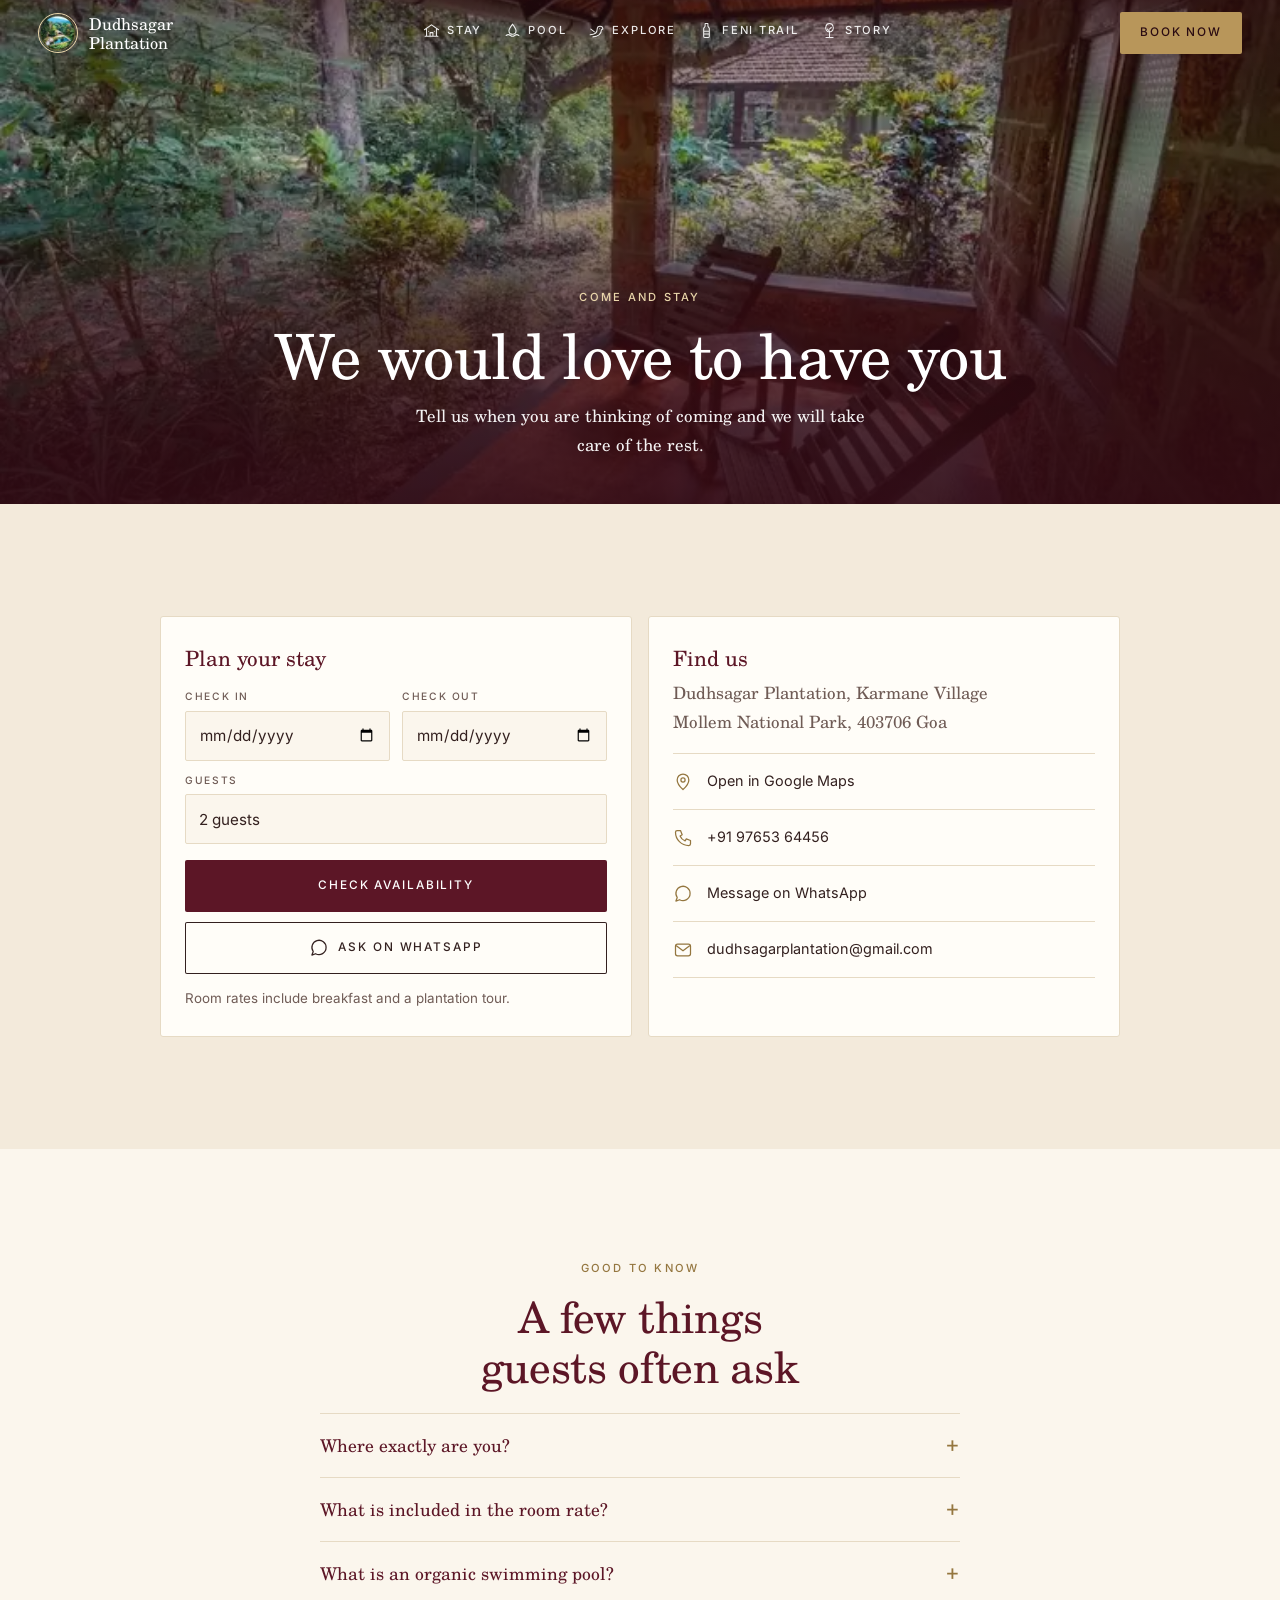
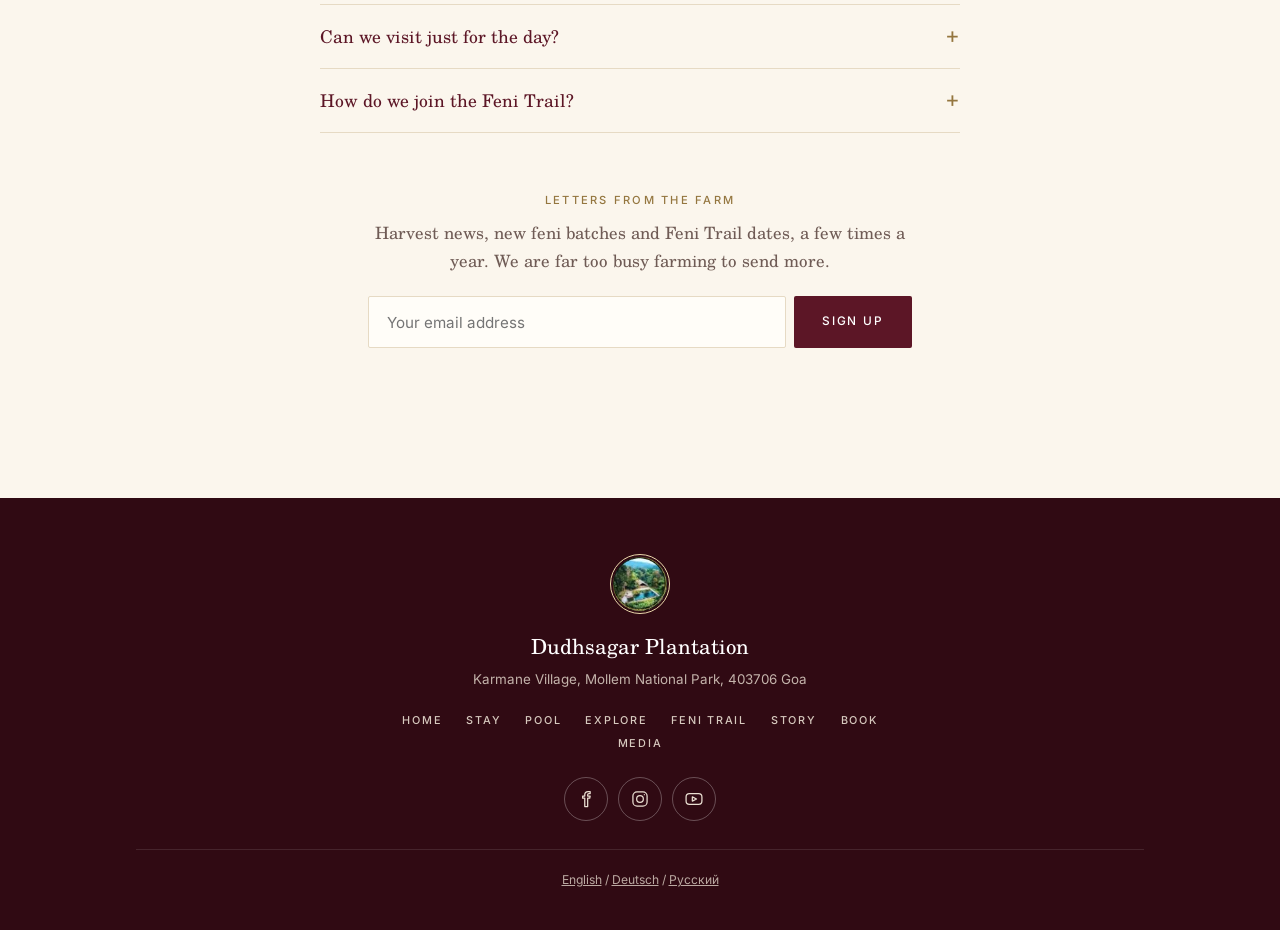
==== book.html @ e7a5519a "Split into seven fast pages with shared assets and icon navigation Co-Authored-By: Claude Fable 5.2 " ====
<!DOCTYPE html>
<html lang="en">
<head>
<meta charset="utf-8">
<meta name="viewport" content="width=device-width, initial-scale=1, viewport-fit=cover">
<meta name="theme-color" content="#3f0f1a">
<title>Book Your Stay | Dudhsagar Plantation</title>
<meta name="description" content="Check availability, ask a question on WhatsApp, or find your way to Dudhsagar Plantation in South Goa.">
<link rel="preload" as="font" type="font/woff" href="assets/fonts/serif-400.woff" crossorigin>
<link rel="preload" as="font" type="font/woff" href="assets/fonts/ui-500.woff" crossorigin>
<link rel="preload" as="image" href="assets/img/pc-veranda.webp" fetchpriority="high">
<link rel="stylesheet" href="assets/style.css">
<link rel="icon" href="assets/img/logo.webp">
</head>
<body>
<svg width="0" height="0" style="position:absolute" aria-hidden="true">
<symbol id="home" viewBox="0 0 24 24"><path d="m3 11 9-7 9 7M5.5 9.5V20h13V9.5M10 20v-6h4v6"/></symbol>
<symbol id="hut" viewBox="0 0 24 24"><path d="M2 11 12 4l10 7M5 10v10h14V10M3 20h18M10 20v-5h4v5M8 13h.01M16 13h.01"/></symbol>
<symbol id="drop" viewBox="0 0 24 24"><path d="M12 3c3 4 5 6.6 5 9.200a5 5 0 0 1-10 0C7 9.6 9 7 12 3ZM3 19c2-1.5 4-1.5 6 0s4 1.5 6 0 4-1.5 6 0"/></symbol>
<symbol id="bird" viewBox="0 0 24 24"><path d="M3 18c6 0 10-3 10-8a4 4 0 0 1 8 0l-2 1c0 6-5 10-12 10M16.5 9.500h.01M9 14l-5-4"/></symbol>
<symbol id="bottle" viewBox="0 0 24 24"><path d="M10 2h4v4l2 3v11a2 2 0 0 1-2 2h-4a2 2 0 0 1-2-2V9l2-3V2ZM8 13h8M8 17h8"/></symbol>
<symbol id="tree" viewBox="0 0 24 24"><path d="M12 22v-8m0 0a5.5 5.5 0 0 1-5-7.800A5 5 0 0 1 12 2a5 5 0 0 1 5 4.200A5.5 5.5 0 0 1 12 14Zm0-1-3-3m3 0 2.5-2.500M7 22h10"/></symbol>
<symbol id="cal" viewBox="0 0 24 24"><rect x="3.5" y="5" width="17" height="15.5" rx="2.5"/><path d="M3.5 10h17M8 3v4m8-4v4"/></symbol>
<symbol id="walk" viewBox="0 0 24 24"><circle cx="13" cy="4.5" r="1.8"/><path d="m9 21 2.5-6-2.5-3 1.5-4 3 1 2 3 3 1M11.5 15l3.5 2 1 4M10.5 8 7 10l-1 3"/></symbol>
<symbol id="sprout" viewBox="0 0 24 24"><path d="M12 21v-9m0 0c0-4-3-6-7-6 0 4 3 6 7 6Zm0-2c0-3 2-5 6-5 0 3-2 5-6 5ZM6 21h12"/></symbol>
<symbol id="spice" viewBox="0 0 24 24"><path d="M14 3c0 2 1 3 3 3M17 6c3 3 2 9-3 13-2 1.6-5 2-7 2 3-2 4-4 5-7 1-3.5 2-6 5-8Z"/></symbol>
<symbol id="still" viewBox="0 0 24 24"><path d="M8 3h5v4l3 5v8H5v-8l3-5V3Zm8 7h4v6M5 15h11"/></symbol>
<symbol id="falls" viewBox="0 0 24 24"><path d="M5 3h14M8 3v10m4-10v13m4-13v10M3 20c2-2 4-2 6 0s4 2 6 0 4-2 6 0"/></symbol>
<symbol id="temple" viewBox="0 0 24 24"><path d="m12 2 4 5H8l4-5ZM6 10h12M7 10v9m10-9v9M4 21h16M10 21v-5h4v5"/></symbol>
<symbol id="carve" viewBox="0 0 24 24"><path d="M12 12a1.5 1.5 0 1 1 1.5 1.5 3.5 3.5 0 1 1-3.5-3.5 5.5 5.5 0 1 1 5.5 5.5 7.5 7.5 0 0 1-7.5-7.5"/></symbol>
<symbol id="dam" viewBox="0 0 24 24"><path d="M3 7h18M5 7l2 13m12-13-2 13M3 20h18M10 7v13m4-13v13"/></symbol>
<symbol id="mansion" viewBox="0 0 24 24"><path d="M3 21h18M5 21V10l7-6 7 6v11M9 21v-6h6v6M9 11.500h.01M15 11.500h.01M12 8h.01"/></symbol>
<symbol id="sun" viewBox="0 0 24 24"><circle cx="12" cy="12" r="4"/><path d="M12 2v3m0 14v3M2 12h3m14 0h3M5 5l2 2m10 10 2 2M19 5l-2 2M7 17l-2 2"/></symbol>
<symbol id="rain" viewBox="0 0 24 24"><path d="M7 15a4 4 0 0 1 .500-8 5.5 5.5 0 0 1 10.5 1.500A3.3 3.3 0 0 1 17.5 15H7Zm1 3-1 3m5-3-1 3m5-3-1 3"/></symbol>
<symbol id="pin" viewBox="0 0 24 24"><path d="M12 21s7-6.2 7-11.500a7 7 0 0 0-14 0C5 14.8 12 21 12 21Z"/><circle cx="12" cy="9.5" r="2.5"/></symbol>
<symbol id="phone" viewBox="0 0 24 24"><path d="M5 3h4l2 5-2.5 1.500a11 11 0 0 0 6 6L16 13l5 2v4a2 2 0 0 1-2 2A16 16 0 0 1 3 5a2 2 0 0 1 2-2Z"/></symbol>
<symbol id="chat" viewBox="0 0 24 24"><path d="M20.5 11.500a8.5 8.5 0 0 1-12.6 7.400L3.5 20.500l1.6-4.300A8.5 8.5 0 1 1 20.5 11.500Z"/></symbol>
<symbol id="mail" viewBox="0 0 24 24"><rect x="3" y="5" width="18" height="14" rx="2.5"/><path d="m4 7 8 6 8-6"/></symbol>
<symbol id="fb" viewBox="0 0 24 24"><path d="M14 8.500V7c0-1 .500-1.5 1.5-1.500H17V3h-2.500C12 3 10.5 4.5 10.5 7v1.500H8V11h2.500v10H14V11h2.500l.500-2.500H14Z"/></symbol>
<symbol id="ig" viewBox="0 0 24 24"><rect x="3.5" y="3.5" width="17" height="17" rx="5"/><circle cx="12" cy="12" r="4"/><path d="M17.2 6.800h.01"/></symbol>
<symbol id="yt" viewBox="0 0 24 24"><rect x="2.5" y="5.5" width="19" height="13" rx="4"/><path d="m10 9.5 5 2.5-5 2.500v-5Z"/></symbol>
<symbol id="medal" viewBox="0 0 60 60"><path d="M20 34 13 56l10-5 6 8 4-20Zm20 0 7 22-10-5-6 8-4-20Z" fill="#9c7a2e"/><circle cx="30" cy="24" r="20" fill="#d9b75a"/><circle cx="30" cy="24" r="15.5" fill="none" stroke="#fff3cf" stroke-width="1.2"/><path d="m30 12.5 3.4 7.2 7.9 1-5.8 5.4 1.5 7.800L30 30l-7 3.9 1.5-7.8-5.8-5.4 7.9-1Z" fill="#fff3cf"/></symbol>
</svg>
<header class="top" id="topbar"><div class="in">
<a class="brand" href="index.html"><i></i><span>Dudhsagar<br>Plantation</span></a>
<nav aria-label="Main"><a href="stay.html"><svg class="" aria-hidden="true"><use href="#hut"/></svg>Stay</a><a href="pool.html"><svg class="" aria-hidden="true"><use href="#drop"/></svg>Pool</a><a href="explore.html"><svg class="" aria-hidden="true"><use href="#bird"/></svg>Explore</a><a href="feni-trail.html"><svg class="" aria-hidden="true"><use href="#bottle"/></svg>Feni Trail</a><a href="story.html"><svg class="" aria-hidden="true"><use href="#tree"/></svg>Story</a></nav>
<a class="btn b2" href="book.html">Book now</a>
<button class="menu" id="openMenu" aria-haspopup="dialog" aria-controls="sheet">Menu</button>
</div></header>
<div class="sheet" id="sheet" role="dialog" aria-modal="true" aria-label="Menu">
<button class="x" id="closeMenu">Close</button>
<a class="l" href="index.html"><svg class="" aria-hidden="true"><use href="#home"/></svg>Home</a><a class="l" href="stay.html"><svg class="" aria-hidden="true"><use href="#hut"/></svg>The cottages</a><a class="l" href="pool.html"><svg class="" aria-hidden="true"><use href="#drop"/></svg>The natural pool</a><a class="l" href="explore.html"><svg class="" aria-hidden="true"><use href="#bird"/></svg>Things to do</a><a class="l" href="feni-trail.html"><svg class="" aria-hidden="true"><use href="#bottle"/></svg>The Feni Trail</a><a class="l" href="story.html"><svg class="" aria-hidden="true"><use href="#tree"/></svg>Our story</a><a class="l" href="book.html"><svg class="" aria-hidden="true"><use href="#cal"/></svg>Book and contact</a>
<div class="btns stack"><a class="btn b2" href="https://live.ipms247.com/booking/book-rooms-dudhsagarplantation" target="_blank" rel="noopener">Check availability</a><a class="btn b3" href="tel:+919765364456"><svg class="i" aria-hidden="true"><use href="#phone"/></svg>Call the farm</a></div>
<p class="lang ui"><a href="https://dudhsagarplantation.com/">English</a> / <a href="https://dudhsagarplantation.com/de/urlaub-auf-biohof" lang="de">Deutsch</a> / <a href="https://dudhsagarplantation.com/ru/farm-%d0%be%d1%82%d0%b4%d1%8b%d1%85-%d0%b3%d0%be%d0%b0" lang="ru">Русский</a></p>
</div>
<main>
<section class="hero sm"><img class="bg" src="assets/img/pc-veranda.webp" width="760" height="505" alt="" fetchpriority="high" decoding="async"><div class="wrap"><div><span class="lb">Come and stay</span><h1>We would love to have you</h1><p>Tell us when you are thinking of coming and we will take care of the rest.</p></div></div></section>
<section class="sec tint"><div class="wrap"><div class="stay" style="margin-top:0">
<form class="box" id="book"><h3>Plan your stay</h3>
<div class="fields"><label>Check in<input type="date" id="in" required></label><label>Check out<input type="date" id="out" required></label>
<label class="w">Guests<select id="guests"><option>1 guest</option><option selected>2 guests</option><option>3 guests</option><option>4 guests</option><option>5 or more guests</option></select></label></div>
<div class="btns"><a class="btn b1" href="https://live.ipms247.com/booking/book-rooms-dudhsagarplantation" target="_blank" rel="noopener">Check availability</a><button class="btn b3" type="submit"><svg class="i" aria-hidden="true"><use href="#chat"/></svg>Ask on WhatsApp</button></div>
<p class="ui soft" style="margin-top:14px">Room rates include breakfast and a plantation tour.</p></form>
<div class="box"><h3>Find us</h3><address>Dudhsagar Plantation, Karmane Village<br>Mollem National Park, 403706 Goa</address>
<div class="clist"><a href="https://www.google.com/maps/search/?api=1&query=Dudhsagar+Plantation+Karmane+Goa" target="_blank" rel="noopener"><svg class="i" aria-hidden="true"><use href="#pin"/></svg>Open in Google Maps</a><a href="tel:+919765364456"><svg class="i" aria-hidden="true"><use href="#phone"/></svg>+91 97653 64456</a><a href="https://wa.me/919765364456" target="_blank" rel="noopener"><svg class="i" aria-hidden="true"><use href="#chat"/></svg>Message on WhatsApp</a><a href="mailto:dudhsagarplantation@gmail.com"><svg class="i" aria-hidden="true"><use href="#mail"/></svg>dudhsagarplantation@gmail.com</a></div></div>
</div></div></section>
<section class="sec"><div class="wrap"><div class="hd"><span class="lb">Good to know</span><h2>A few things guests often ask</h2></div>
<div class="acc">
<details><summary>Where exactly are you?</summary><p>In Karmane village at the edge of Mollem National Park in South Goa, close to Dudhsagar Waterfall and the Bhagwan Mahaveer Wildlife Sanctuary. Far from the beach crowds, happily.</p></details>
<details><summary>What is included in the room rate?</summary><p>Breakfast and a plantation tour. Excursions cost extra, mainly for transport, entry fees and guiding.</p></details>
<details><summary>What is an organic swimming pool?</summary><p>A pool filled with natural water and kept clear without chlorine, set right inside the garden.</p></details>
<details><summary>Can we visit just for the day?</summary><p>Of course. We host spice tours, day outs and camping as well as farmstays. Call or message us and we will plan it together.</p></details>
<details><summary>How do we join the Feni Trail?</summary><p>It is by invitation and kept to a small group. Message Moving Arts Program on WhatsApp and they will tell you about the next one.</p></details>
</div>
<div class="news"><span class="lb">Letters from the farm</span><p>Harvest news, new feni batches and Feni Trail dates, a few times a year. We are far too busy farming to send more.</p>
<form id="signup"><input type="email" required placeholder="Your email address" aria-label="Email address"><button class="btn b1" type="submit">Sign up</button></form><output aria-live="polite"></output></div>
</div></section>
</main>
<footer><div class="wrap">
<div class="crest" role="img" aria-label=""></div>
<p class="nm" style="margin:0 auto">Dudhsagar Plantation</p>
<p class="ui" style="margin:6px auto 0;opacity:.8">Karmane Village, Mollem National Park, 403706 Goa</p>
<div class="flinks"><a href="index.html">Home</a><a href="stay.html">Stay</a><a href="pool.html">Pool</a><a href="explore.html">Explore</a><a href="feni-trail.html">Feni Trail</a><a href="story.html">Story</a><a href="book.html">Book</a><a href="https://dudhsagarplantation.com/media-coverage">Media</a></div>
<div class="soc"><a href="https://www.facebook.com/DudhsagarPlantation/" aria-label="Facebook"><svg class="i" aria-hidden="true"><use href="#fb"/></svg></a><a href="https://www.instagram.com/DudhsagarPlantation_goa/" aria-label="Instagram"><svg class="i" aria-hidden="true"><use href="#ig"/></svg></a><a href="https://www.youtube.com/channel/UCibFM3-KxfApkjIg2wTgZBw" aria-label="YouTube"><svg class="i" aria-hidden="true"><use href="#yt"/></svg></a></div>
<p class="legal" style="max-width:none"><a href="https://dudhsagarplantation.com/">English</a> / <a href="https://dudhsagarplantation.com/de/urlaub-auf-biohof" lang="de">Deutsch</a> / <a href="https://dudhsagarplantation.com/ru/farm-%d0%be%d1%82%d0%b4%d1%8b%d1%85-%d0%b3%d0%be%d0%b0" lang="ru">Русский</a></p>
</div></footer>
<nav class="tabs" aria-label="Pages"><a href="stay.html"><svg class="" aria-hidden="true"><use href="#hut"/></svg>Stay</a><a href="pool.html"><svg class="" aria-hidden="true"><use href="#drop"/></svg>Pool</a><a href="explore.html"><svg class="" aria-hidden="true"><use href="#bird"/></svg>Explore</a><a href="feni-trail.html"><svg class="" aria-hidden="true"><use href="#bottle"/></svg>Feni</a><a href="story.html"><svg class="" aria-hidden="true"><use href="#tree"/></svg>Story</a><a class="go" href="book.html" aria-current="page"><svg class="" aria-hidden="true"><use href="#cal"/></svg>Book</a></nav>
<script src="assets/site.js" defer></script>
</body>
</html>
---- assets/style.css ----
@font-face{font-family:"DP Serif";font-weight:400;font-style:normal;font-display:swap;src:url(fonts/serif-400.woff) format("woff")}@font-face{font-family:"DP Serif";font-weight:400;font-style:italic;font-display:swap;src:url(fonts/serif-400i.woff) format("woff")}@font-face{font-family:"DP Sans";font-weight:400;font-style:normal;font-display:swap;src:url(fonts/ui-400.woff) format("woff")}@font-face{font-family:"DP Sans";font-weight:500;font-style:normal;font-display:swap;src:url(fonts/ui-500.woff) format("woff")}:root{--serif:"DP Serif","Century Schoolbook",Georgia,serif;--ui:"DP Sans",system-ui,-apple-system,"Segoe UI",Roboto,sans-serif;--paper:#fbf6ed;--tint:#f3eadb;--tint2:#eadfca;--card:#fffdf8;--line:#e6dac4;--text:#33201f;--soft:#6f5b55;--ink:#5c1626;--brand:#5c1626;--gold:#b8965a;--gold-dk:#94763f;--gold-lt:#ead7ab;--on-gold:#2a0b12;--deep:#3f0f1a;--on-deep:#eadfd2;--bar:#300a13;--trail:#214a35;--shade:linear-gradient(180deg,rgba(48,10,19,.6) 0%,rgba(48,10,19,.24) 30%,rgba(48,10,19,.74) 62%,rgba(48,10,19,.92) 100%);--r:3px;--rs:2px;--pill:2px;--arch:3px;--dockr:6px;--dockri:3px}*{box-sizing:border-box;margin:0}html{scroll-behavior:smooth;-webkit-text-size-adjust:100%}body{font-family:var(--serif);font-weight:400;font-size:1.0625rem;line-height:1.7;color:var(--text);background:var(--paper);padding-bottom:calc(78px + env(safe-area-inset-bottom));overflow-x:hidden;-webkit-font-smoothing:antialiased}img,video{max-width:100%;display:block}a{color:inherit}button{font:inherit;color:inherit}:focus-visible{outline:2px solid var(--gold);outline-offset:3px}h1,h2,h3{font-family:var(--serif);font-weight:400;color:var(--ink);text-wrap:balance}h1{font-size:clamp(2.1rem,9.6vw,3.9rem);line-height:1.1;letter-spacing:-.01em}h2{font-size:clamp(1.72rem,7.3vw,2.7rem);line-height:1.16;letter-spacing:-.008em}h3{font-size:1.32rem;line-height:1.25}p{max-width:36em}em,.q{font-style:italic}.lb{display:block;font:500 .7rem/1.4 var(--ui);letter-spacing:.2em;text-transform:uppercase;color:var(--gold-dk)}.ui{font-family:var(--ui);font-size:.84rem;line-height:1.5}.soft{color:var(--soft)}.wrap{max-width:1080px;margin:0 auto;padding:0 24px}.sec{padding:76px 0}@media(min-width:900px){.sec{padding:112px 0}.wrap{padding:0 36px}}.tint{background:var(--tint)}.hd{text-align:center;max-width:34rem;margin:0 auto}.hd h2{margin-top:14px}.hd p{margin:16px auto 0;color:var(--soft)}.pic{display:block;width:100%;height:auto;object-fit:cover;background:var(--tint)}svg.i{width:20px;height:20px;flex:none;fill:none;stroke:currentColor;stroke-width:1.5;stroke-linecap:round;stroke-linejoin:round}.btn{display:inline-flex;align-items:center;justify-content:center;gap:9px;min-height:52px;padding:0 28px;border-radius:var(--pill);border:0;font:500 .74rem/1 var(--ui);letter-spacing:.16em;text-transform:uppercase;text-decoration:none;cursor:pointer;white-space:nowrap}.b1{background:var(--brand);color:#fff}.b2{background:var(--gold);color:var(--on-gold)}.b3{background:transparent;box-shadow:inset 0 0 0 1px currentColor}.btns{display:flex;flex-wrap:wrap;gap:10px;margin-top:30px}.btns.c{justify-content:center}@media(max-width:520px){.btns.stack .btn{flex:1 1 100%}}.link{font:500 .74rem/1 var(--ui);letter-spacing:.16em;text-transform:uppercase;text-decoration:none;color:var(--brand);border-bottom:1px solid var(--gold);padding-bottom:5px;display:inline-block}.top{position:fixed;top:0;left:0;right:0;z-index:50;transition:background .25s;color:#fff}.top.solid{background:var(--bar)}.top .in{display:flex;align-items:center;justify-content:space-between;gap:10px;padding:12px 18px;max-width:1240px;margin:0 auto}.brand{display:flex;align-items:center;gap:11px;text-decoration:none;font-size:1.02rem;line-height:1.15;color:#fff}.brand i{width:40px;height:40px;border-radius:50%;flex:none;border:1px solid var(--gold-lt);background:url(img/logo.webp) center/cover}.top nav{display:none}.top nav a{font:500 .7rem var(--ui);letter-spacing:.16em;text-transform:uppercase;text-decoration:none;margin-left:26px;opacity:.9}.top nav a:hover{color:var(--gold-lt);opacity:1}.menu{background:rgba(0,0,0,.22);border:1px solid rgba(255,255,255,.55);border-radius:var(--pill);padding:11px 18px;font:500 .7rem/1 var(--ui);letter-spacing:.16em;text-transform:uppercase;cursor:pointer;color:#fff;backdrop-filter:blur(6px)}.top .btn{display:none;min-height:42px;padding:0 20px}@media(min-width:1040px){.top nav{display:block}.menu{display:none}.top .btn{display:inline-flex}}.sheet{position:fixed;inset:0;z-index:60;background:var(--bar);color:#fff;padding:18px 26px 30px;display:none;flex-direction:column;overflow:auto}.sheet.open{display:flex}.sheet .x{align-self:flex-end;background:none;border:1px solid rgba(255,255,255,.5);border-radius:var(--pill);padding:11px 18px;font:500 .7rem/1 var(--ui);letter-spacing:.16em;text-transform:uppercase;cursor:pointer}.sheet a.l{display:block;text-decoration:none;font-size:1.65rem;line-height:1.2;padding:13px 0;border-bottom:1px solid rgba(255,255,255,.12)}.sheet .btns{margin-top:auto;padding-top:26px}.sheet .lang{margin-top:18px;opacity:.8}.hero{position:relative;min-height:88vh;min-height:88svh;display:flex;color:#fff;background:var(--deep);overflow:hidden}.hero .bg{position:absolute;inset:0;width:100%;height:100%;object-fit:cover}.hero::before{content:"";position:absolute;inset:0;z-index:1;background:var(--shade)}.hero .wrap{position:relative;z-index:2;width:100%;display:flex;flex-direction:column;justify-content:space-between;align-items:center;gap:32px;text-align:center;padding-top:86px;padding-bottom:54px}.award{display:inline-flex;align-items:center;gap:12px;text-align:left;text-decoration:none;background:rgba(0,0,0,.34);border:1px solid var(--gold-lt);border-radius:var(--r);padding:9px 16px 9px 9px;backdrop-filter:blur(8px);max-width:100%}.award svg{width:44px;height:44px;flex:none}.award b{display:block;font:500 .82rem/1.3 var(--ui);color:var(--gold-lt)}.award span{display:block;font:400 .72rem/1.4 var(--ui);opacity:.92;margin-top:2px}.hero .lb{color:var(--gold-lt)}.hero h1{color:#fff;margin:14px 0 14px}.hero p{margin:0 auto;max-width:25em;opacity:.95}.welcome{text-align:center}.welcome .crest{width:74px;height:74px;border-radius:50%;margin:0 auto 22px;border:1px solid var(--gold);background:url(img/logo.webp) center/cover}.welcome p{margin:18px auto 0}.welcome .sig{margin-top:22px;color:var(--ink);font-style:italic}.facts{display:grid;grid-template-columns:1fr 1fr;margin:44px auto 0;max-width:40rem;border-top:1px solid var(--line)}.facts div{padding:22px 8px;border-bottom:1px solid var(--line)}.facts div:nth-child(even){border-left:1px solid var(--line)}.facts b{display:block;font-weight:400;font-size:2rem;line-height:1;color:var(--ink)}.facts span{display:block;margin-top:9px;font:500 .66rem/1.5 var(--ui);letter-spacing:.16em;text-transform:uppercase;color:var(--soft)}@media(min-width:760px){.facts{grid-template-columns:repeat(4,1fr);max-width:none}.facts div{border-left:1px solid var(--line)}.facts div:first-child{border-left:0}}.duo{display:grid;grid-template-columns:1fr 1fr;gap:10px;margin:44px auto 0;max-width:40rem}.duo .pic{aspect-ratio:4/5;border-radius:var(--r)}.actpic{aspect-ratio:3/2;border-radius:var(--r);margin:22px auto 0;max-width:40rem}.cots{display:grid;gap:52px;margin-top:44px}.gal{position:relative;border-radius:var(--r);overflow:hidden;background:var(--tint2)}.gal .rail{display:flex;overflow-x:auto;scroll-snap-type:x mandatory;-webkit-overflow-scrolling:touch;scrollbar-width:none}.gal .rail::-webkit-scrollbar{display:none}.gal figure{flex:0 0 100%;scroll-snap-align:start;position:relative;aspect-ratio:4/3}.gal img{width:100%;height:100%;object-fit:cover}.gal figcaption{position:absolute;left:12px;bottom:12px;background:rgba(0,0,0,.5);color:#fff;font:500 .68rem/1 var(--ui);letter-spacing:.08em;padding:7px 12px;border-radius:99px;backdrop-filter:blur(4px)}.gal .hint{position:absolute;right:12px;bottom:12px;background:rgba(255,255,255,.9);color:var(--ink);font:500 .64rem/1 var(--ui);letter-spacing:.12em;text-transform:uppercase;padding:7px 11px;border-radius:99px}.gal .nav{display:none;position:absolute;top:50%;transform:translateY(-50%);width:40px;height:40px;border-radius:50%;border:0;background:rgba(255,255,255,.92);color:var(--ink);cursor:pointer;font:400 1.1rem/1 var(--ui);align-items:center;justify-content:center}.gal .nav.pv{left:10px}.gal .nav.nx{right:10px}@media(hover:hover) and (pointer:fine){.gal .nav{display:flex}.gal .hint{display:none}}.gal.empty .nav{display:none}.gal.empty{aspect-ratio:16/9;display:flex;align-items:center;justify-content:center;text-align:center;color:var(--soft)}.gal.empty .rail,.gal.empty .hint{display:none}.gal .none{display:none}.gal.empty .none{display:block}.gal.empty svg{display:block;width:64px;height:64px;margin:0 auto 8px;color:var(--gold-dk);fill:none;stroke:currentColor;stroke-width:1.1;stroke-linecap:round;stroke-linejoin:round}.cot h3{margin-top:22px;font-size:1.55rem}.cot p{margin-top:8px;color:var(--soft)}.cot .feat{margin-top:12px;color:var(--ink);font-family:var(--ui);font-size:.8rem;letter-spacing:.02em}.cot .link{margin-top:18px}.incl{margin:56px auto 0;max-width:36rem;text-align:center;padding:28px 6px 0;border-top:1px solid var(--line)}.incl p{margin:10px auto 0;color:var(--soft)}@media(min-width:720px){.cots{grid-template-columns:repeat(3,1fr);gap:24px}.cot h3{font-size:1.35rem}}@media(min-width:1000px){.cots{gap:36px}.cot h3{font-size:1.55rem}}.poolpic{width:100%;aspect-ratio:4/5;border-radius:var(--arch);margin:40px auto 0;max-width:30rem}.pts{margin:36px auto 0;max-width:34rem;border-top:1px solid var(--line)}.pt{padding:20px 0;border-bottom:1px solid var(--line)}.pt p{color:var(--soft);margin-top:4px}.vid{margin:36px auto 0;max-width:44rem;border-radius:var(--r);overflow:hidden;background:#000}.vid video{width:100%;aspect-ratio:16/9;object-fit:cover}@media(min-width:900px){.poolgrid{display:grid;grid-template-columns:1fr 1fr;gap:64px;align-items:center;margin-top:20px}.poolgrid .pts{margin-top:0}}.story{background:var(--deep);color:var(--on-deep)}.story h2,.story h3{color:#fff}.story .lb{color:var(--gold-lt)}.story .hd p{color:var(--on-deep)}.tl{margin-top:48px;display:grid;gap:44px}.tl .pic{aspect-ratio:3/2;border-radius:var(--r)}.tl .yr{display:block;margin-top:20px;font-style:italic;color:var(--gold-lt)}.tl h3{margin-top:2px}.tl p{margin-top:8px}.prize{display:flex;gap:16px;align-items:center;margin:52px auto 0;max-width:36rem;padding:22px;border:1px solid var(--gold);border-radius:var(--r);text-decoration:none}.prize svg{width:58px;height:58px;flex:none}.prize b{display:block;font-weight:400;font-size:1.16rem;line-height:1.3;color:var(--gold-lt)}.prize span{display:block;font:400 .8rem/1.55 var(--ui);margin-top:6px}@media(min-width:900px){.tl{grid-template-columns:repeat(3,1fr);gap:36px}}.sub{margin-top:56px;text-align:center}.rows{margin:22px auto 0;max-width:40rem;border-top:1px solid var(--line)}.row{padding:22px 0;border-bottom:1px solid var(--line)}.row p{color:var(--soft);margin-top:5px}@media(min-width:900px){.cols{display:grid;grid-template-columns:1fr 1fr;gap:72px}.cols .sub{margin-top:64px}}.trail{background:var(--trail);color:var(--on-deep);border-radius:var(--r);overflow:hidden;display:grid;max-width:60rem;margin:0 auto}.trail .pic{height:168px}.trail .t{padding:28px 24px 32px}.trail .lb{color:var(--gold-lt)}.trail h2{color:#fff;margin-top:10px;font-size:1.95rem}.trail p{margin-top:12px}.trail .when{margin-top:16px;font:500 .78rem/1.5 var(--ui);letter-spacing:.06em;color:var(--gold-lt);display:flex;gap:9px;align-items:center}.trail .btns{margin-top:24px}.trail .btn{flex:1 1 150px;padding:0 14px}@media(min-width:800px){.trail{grid-template-columns:.8fr 1.2fr}.trail .pic{height:100%;min-height:340px}.trail .t{padding:48px}}.book-rail{display:flex;gap:14px;overflow-x:auto;scroll-snap-type:x mandatory;-webkit-overflow-scrolling:touch;scrollbar-width:none;padding:2px 24px 6px;margin:40px -24px 0}.book-rail::-webkit-scrollbar{display:none}.guest{flex:0 0 82%;max-width:340px;scroll-snap-align:center;background:var(--card);border:1px solid var(--line);border-radius:var(--r);padding:30px 26px;display:flex;flex-direction:column}.guest .mk{font-size:2.6rem;line-height:.6;color:var(--gold);height:22px}.guest q{display:block;quotes:none;font-style:italic;font-size:1.22rem;line-height:1.45;color:var(--ink);margin-bottom:22px}.guest .who{margin-top:auto;font:500 .7rem/1.5 var(--ui);letter-spacing:.14em;text-transform:uppercase;color:var(--soft)}.guest .tag{display:inline-block;margin-top:8px;font:500 .62rem/1 var(--ui);letter-spacing:.1em;text-transform:uppercase;color:var(--soft);border:1px dashed var(--soft);border-radius:99px;padding:5px 9px}.press{text-align:center;margin-top:44px}.press p{margin:10px auto 0;color:var(--ink);font-size:1.08rem;line-height:1.9}@media(min-width:900px){.book-rail{display:grid;grid-template-columns:repeat(3,1fr);gap:16px;overflow:visible;margin:44px 0 0;padding:0}.guest{max-width:none}}.ouro{display:grid;border-radius:var(--r);overflow:hidden;background:var(--card);border:1px solid var(--line);max-width:60rem;margin:0 auto}.ouro .pic{aspect-ratio:16/10}.ouro .t{padding:28px 24px 32px}.ouro h2{margin-top:10px;font-size:1.8rem}.ouro p{margin-top:12px;color:var(--soft)}@media(min-width:800px){.ouro{grid-template-columns:1fr 1.1fr;align-items:center}.ouro .pic{aspect-ratio:auto;height:100%;min-height:320px}.ouro .t{padding:48px}}.seasons{display:grid;gap:14px;margin:40px auto 0;max-width:60rem}.season{border-radius:var(--r);padding:28px 24px;background:var(--card);border:1px solid var(--line)}.season h3{margin-top:8px}.season ul{margin:12px 0 0;padding-left:20px;color:var(--soft)}@media(min-width:800px){.seasons{grid-template-columns:1fr 1fr}}.acc{margin:22px auto 0;max-width:40rem;border-top:1px solid var(--line)}details{border-bottom:1px solid var(--line)}summary{list-style:none;cursor:pointer;display:flex;align-items:baseline;gap:14px;padding:19px 0;font-size:1.1rem;line-height:1.35;color:var(--ink)}summary::-webkit-details-marker{display:none}summary i{font:500 .66rem/1 var(--ui);font-style:normal;letter-spacing:.14em;text-transform:uppercase;color:var(--gold-dk);min-width:7em;white-space:nowrap}summary::after{content:"+";margin-left:auto;padding-left:12px;font:300 1.4rem/1 var(--ui);color:var(--gold-dk)}details[open] summary::after{content:"\2212"}details p{padding:0 0 20px;color:var(--soft)}.note{margin:22px auto 0;max-width:40rem;font:400 .8rem/1.65 var(--ui);color:var(--soft);text-align:center}.stay{display:grid;gap:16px;margin:40px auto 0;max-width:60rem}.box{background:var(--card);border:1px solid var(--line);border-radius:var(--r);padding:28px 24px}.fields{display:grid;grid-template-columns:1fr 1fr;gap:12px;margin-top:18px}.fields label{display:block;min-width:0;font:500 .64rem/1.4 var(--ui);letter-spacing:.16em;text-transform:uppercase;color:var(--soft)}.fields label.w{grid-column:1/-1}.fields input,.fields select{width:100%;min-width:0;max-width:100%;-webkit-appearance:none;appearance:none;margin-top:7px;min-height:50px;padding:0 13px;font:400 .95rem var(--ui);letter-spacing:0;text-transform:none;color:var(--text);background:var(--paper);border:1px solid var(--line);border-radius:var(--rs)}.box .btns{margin-top:16px}.box .btns .btn{flex:1 1 170px}.box address{font-style:normal;margin-top:8px;color:var(--soft)}.clist{margin-top:16px;border-top:1px solid var(--line)}.clist a{display:flex;align-items:center;gap:14px;min-height:56px;border-bottom:1px solid var(--line);text-decoration:none;font-family:var(--ui);font-size:.9rem;word-break:break-word}.clist svg{color:var(--gold-dk)}.news{text-align:center;margin:60px auto 0;max-width:34rem}.news p{margin:10px auto 0;color:var(--soft)}.news form{display:flex;flex-wrap:wrap;gap:8px;margin-top:20px}.news input{flex:1 1 200px;min-width:0;min-height:52px;padding:0 18px;border-radius:var(--pill);border:1px solid var(--line);font:400 .95rem var(--ui);background:var(--card);color:var(--text)}.news output{display:block;min-height:1.6em;margin-top:10px;color:var(--brand)}@media(min-width:900px){.stay{grid-template-columns:1fr 1fr}}footer{background:var(--bar);color:var(--on-deep);padding:56px 0 40px;text-align:center}footer .crest{width:60px;height:60px;border-radius:50%;margin:0 auto 14px;border:1px solid var(--gold-lt);background:url(img/logo.webp) center/cover}footer .nm{font-size:1.3rem;color:#fff}.flinks{display:flex;flex-wrap:wrap;justify-content:center;gap:12px 24px;margin:26px auto 0;max-width:30rem}.flinks a{font:500 .68rem/1 var(--ui);letter-spacing:.16em;text-transform:uppercase;text-decoration:none;opacity:.9}.soc{display:flex;justify-content:center;gap:10px;margin-top:28px}.soc a{display:grid;place-items:center;width:44px;height:44px;border-radius:50%;border:1px solid rgba(255,255,255,.28)}.legal{margin-top:28px;padding-top:20px;border-top:1px solid rgba(255,255,255,.14);font:400 .76rem/1.7 var(--ui);opacity:.75}.dock{position:fixed;z-index:45;left:12px;right:12px;bottom:calc(12px + env(safe-area-inset-bottom));display:grid;grid-template-columns:1fr 50px 50px;gap:6px;background:var(--bar);padding:6px;border-radius:var(--dockr);box-shadow:0 14px 36px -12px rgba(0,0,0,.6);border:1px solid rgba(255,255,255,.12);max-width:460px;margin:0 auto}.dock a{display:flex;align-items:center;justify-content:center;min-height:48px;border-radius:var(--dockri);font:500 .72rem/1 var(--ui);letter-spacing:.16em;text-transform:uppercase;text-decoration:none;color:#fff;background:rgba(255,255,255,.1)}.dock a.p{background:var(--gold);color:var(--on-gold)}@media(min-width:1040px){.dock{display:none}body{padding-bottom:0}}@media(prefers-reduced-motion:reduce){html{scroll-behavior:auto}.top{transition:none}}.hero.sm{min-height:56vh;min-height:56svh}.hero.sm .wrap{justify-content:flex-end;padding-bottom:44px}.hero.sm p{max-width:27em}.trail .pic{height:168px}.ouro .pic,.tl .pic,.duo .pic,.actpic,.poolpic{height:auto}.poolpic{object-position:center}@media(min-width:800px){.trail .pic{height:100%}.ouro .pic{height:100%}}.tiles{display:grid;grid-template-columns:1fr 1fr;gap:12px;margin:40px auto 0;max-width:60rem}.tile2{display:flex;flex-direction:column;gap:10px;padding:22px 18px;background:var(--card);border:1px solid var(--line);border-radius:var(--r);text-decoration:none;min-height:150px}.tile2 svg{width:34px;height:34px;color:var(--gold-dk);fill:none;stroke:currentColor;stroke-width:1.3;stroke-linecap:round;stroke-linejoin:round}.tile2 b{font-weight:400;font-size:1.22rem;line-height:1.2;color:var(--ink)}.tile2 span{font:400 .8rem/1.5 var(--ui);color:var(--soft)}.tile2.gold{background:var(--brand);border-color:var(--brand)}.tile2.gold b{color:#fff}.tile2.gold span{color:var(--gold-lt)}.tile2.gold svg{color:var(--gold-lt)}@media(min-width:800px){.tiles{grid-template-columns:repeat(3,1fr);gap:16px}}.row.ic{display:grid;grid-template-columns:40px 1fr;gap:16px;align-items:start}.row.ic svg{width:32px;height:32px;margin-top:2px;color:var(--gold-dk);fill:none;stroke:currentColor;stroke-width:1.3;stroke-linecap:round;stroke-linejoin:round}.row.ic p{margin-top:4px}.steps{margin:40px auto 0;max-width:40rem;display:grid;gap:14px}.step{display:grid;grid-template-columns:104px 1fr;gap:16px;align-items:center;background:var(--card);border:1px solid var(--line);border-radius:var(--r);padding:10px}.step .pic{aspect-ratio:1;border-radius:var(--rs)}.step .lb{margin-bottom:4px}.step h3{font-size:1.18rem}.step p{color:var(--soft);font-size:.96rem;line-height:1.55;margin-top:3px}@media(min-width:900px){.steps{max-width:60rem;grid-template-columns:1fr 1fr}}.when2{display:inline-flex;align-items:center;gap:9px;margin-top:20px;padding:10px 18px;border:1px solid var(--gold);border-radius:var(--pill);font:500 .76rem/1.4 var(--ui);letter-spacing:.06em;color:var(--ink)}.when2 svg{color:var(--gold-dk)}.next{display:grid;gap:12px;margin:0 auto;max-width:60rem}.next a{display:flex;align-items:center;gap:16px;padding:20px 22px;background:var(--card);border:1px solid var(--line);border-radius:var(--r);text-decoration:none}.next svg{width:30px;height:30px;flex:none;color:var(--gold-dk);fill:none;stroke:currentColor;stroke-width:1.3;stroke-linecap:round;stroke-linejoin:round}.next b{display:block;font-weight:400;font-size:1.2rem;line-height:1.2;color:var(--ink)}.next span{font:400 .8rem/1.5 var(--ui);color:var(--soft)}@media(min-width:800px){.next{grid-template-columns:1fr 1fr}}.dock{display:none}.tabs{position:fixed;z-index:45;left:0;right:0;bottom:0;display:grid;grid-template-columns:repeat(6,1fr);background:var(--bar);padding:6px 4px calc(6px + env(safe-area-inset-bottom));border-top:1px solid rgba(255,255,255,.12)}.tabs a{display:flex;flex-direction:column;align-items:center;justify-content:center;gap:4px;min-height:52px;text-decoration:none;color:rgba(255,255,255,.78);font:500 .6rem/1 var(--ui);letter-spacing:.08em;text-transform:uppercase;border-radius:var(--dockri)}.tabs svg{width:23px;height:23px;fill:none;stroke:currentColor;stroke-width:1.4;stroke-linecap:round;stroke-linejoin:round}.tabs a[aria-current=page]{color:var(--gold-lt)}.tabs a.go{background:var(--gold);color:var(--on-gold);margin:0 3px}body{padding-bottom:calc(72px + env(safe-area-inset-bottom))}.top nav a{display:inline-flex;align-items:center;gap:7px;margin-left:22px}.top nav svg{width:17px;height:17px;fill:none;stroke:currentColor;stroke-width:1.5;stroke-linecap:round;stroke-linejoin:round}.top nav a[aria-current=page]{color:var(--gold-lt);opacity:1}.sheet a.l{display:flex;align-items:center;gap:16px}.sheet a.l svg{width:26px;height:26px;color:var(--gold-lt);fill:none;stroke:currentColor;stroke-width:1.3;stroke-linecap:round;stroke-linejoin:round}@media(min-width:1040px){.tabs{display:none}body{padding-bottom:0}}
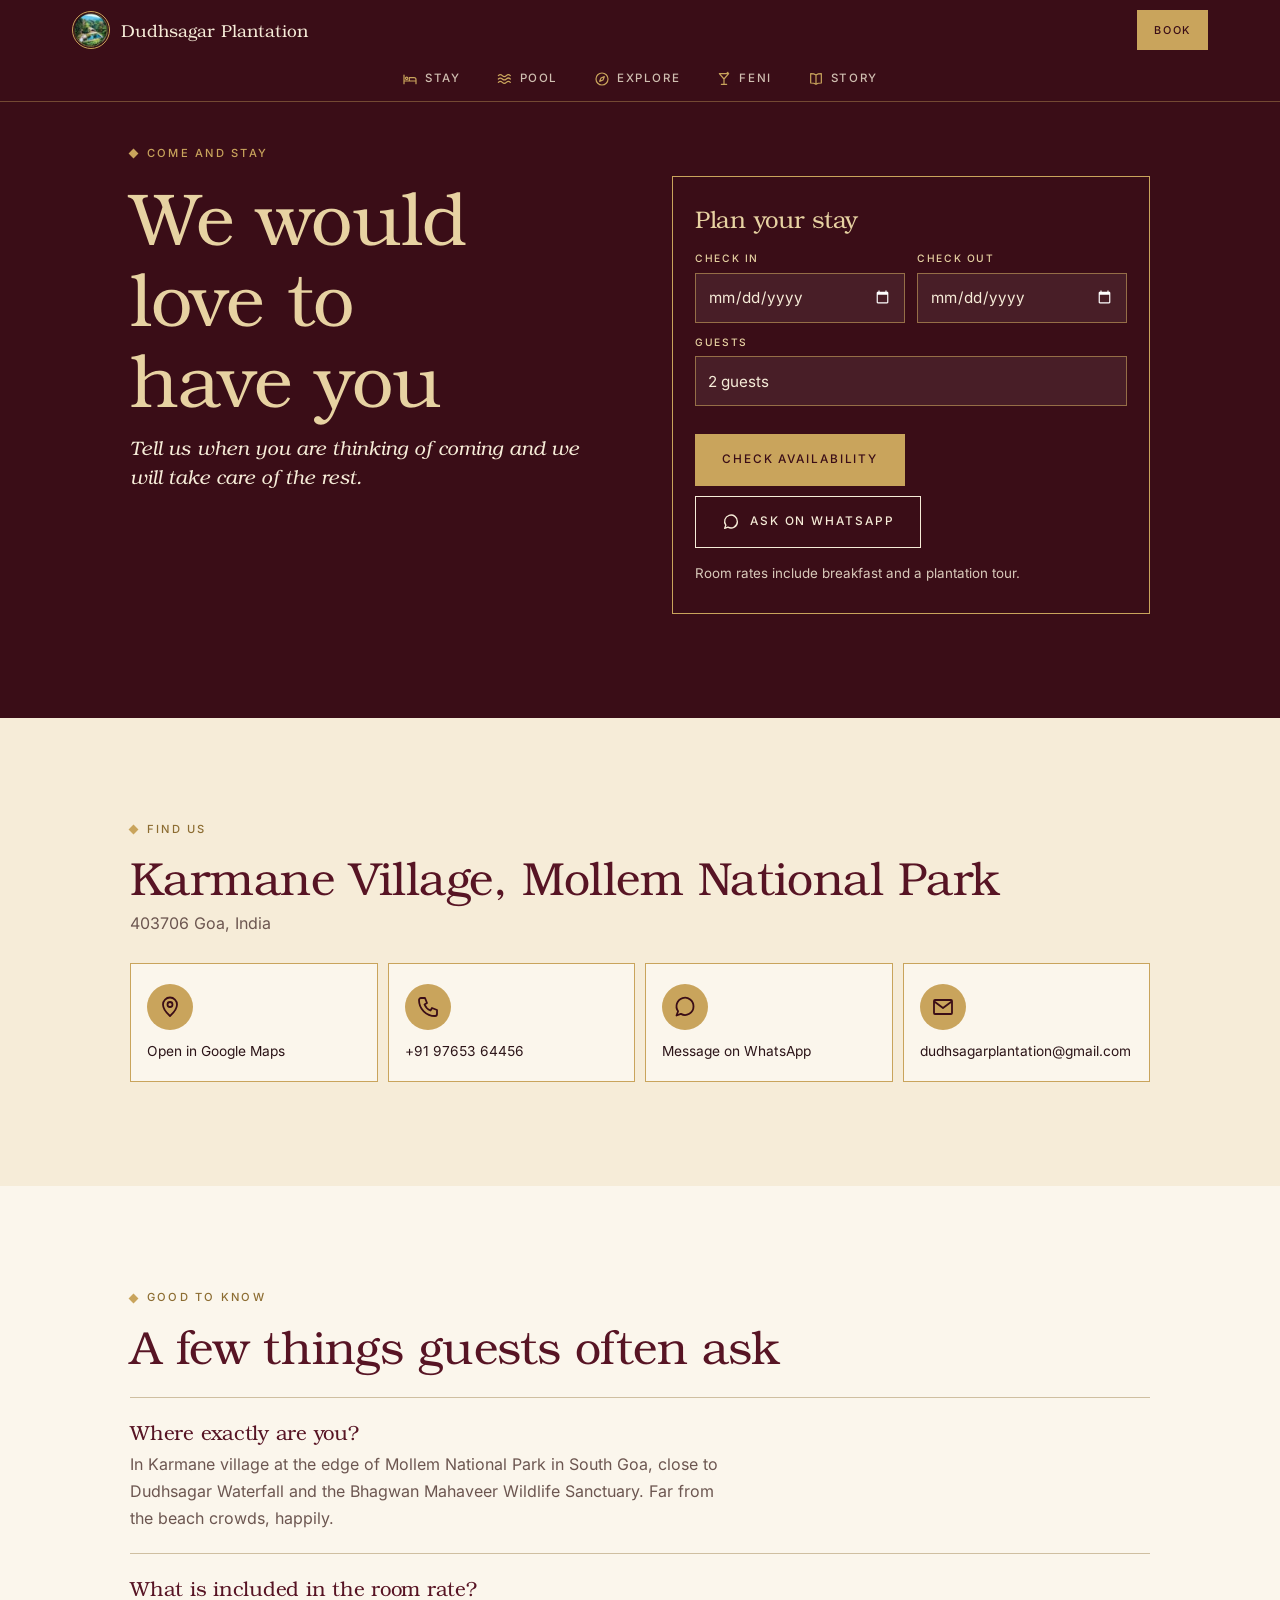
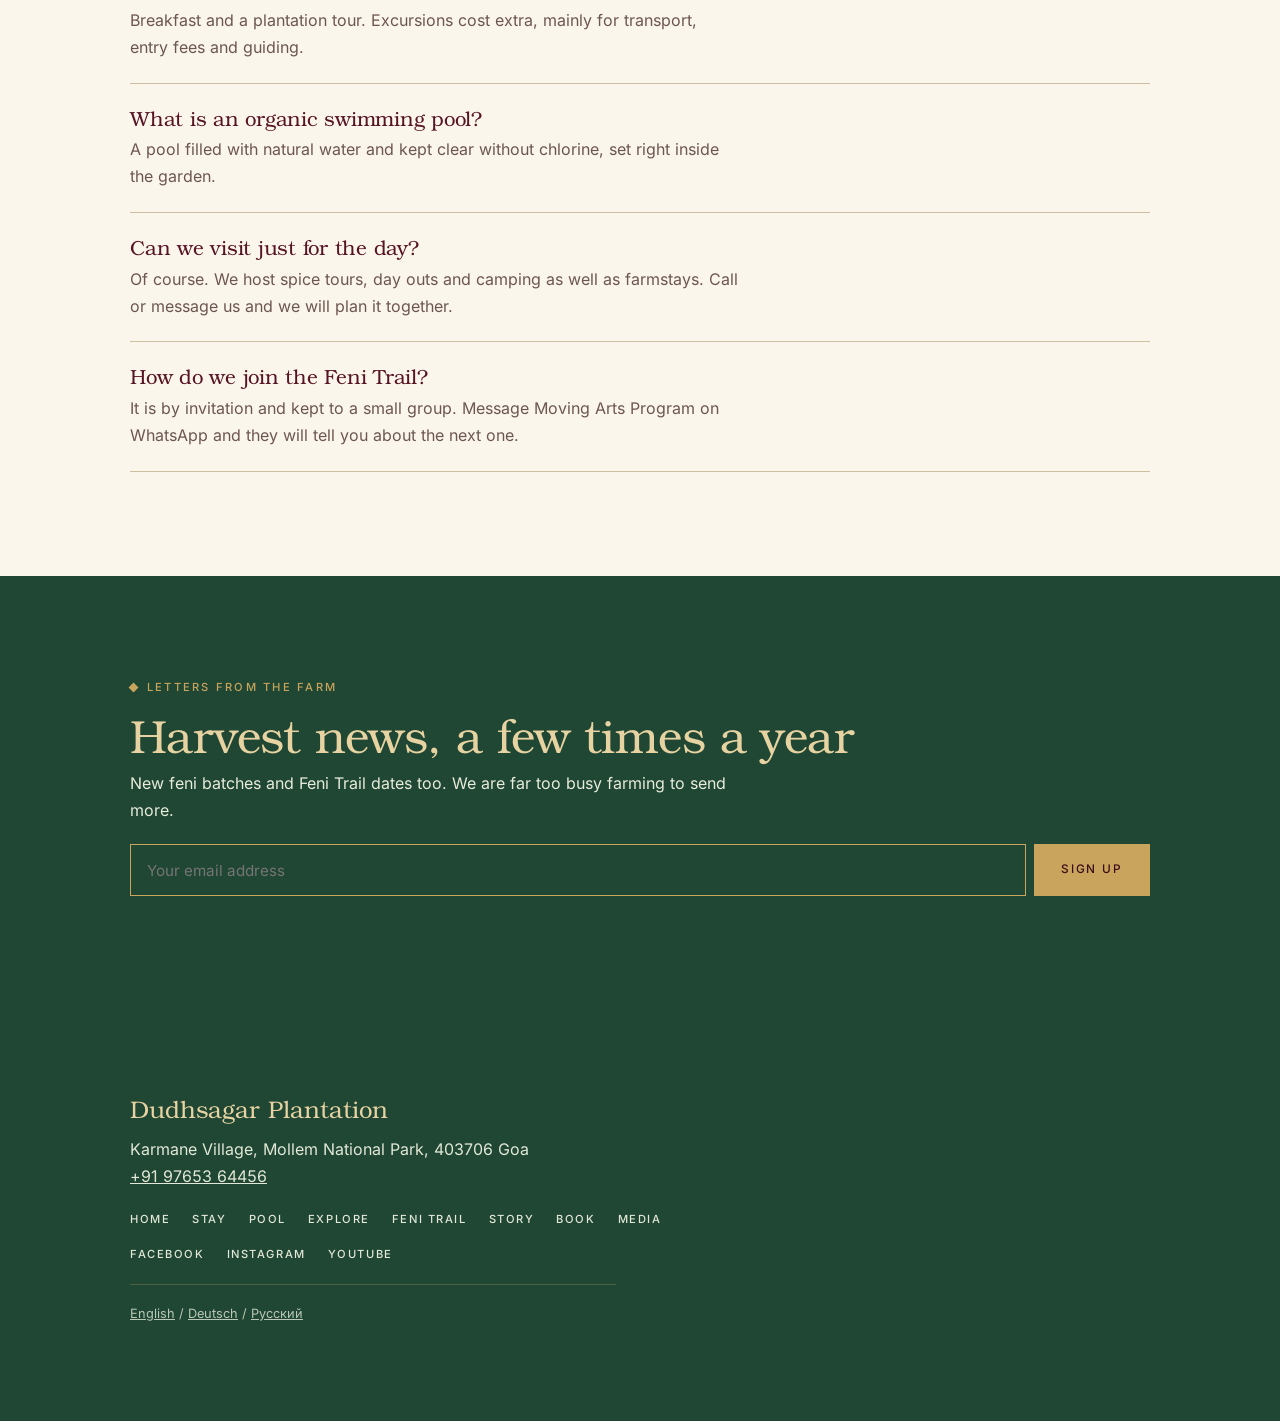
==== commit 213c271c: "Redesign option 2 as a separate look: new layout, type, icons and navigation Co-Authored-By: Claude " ====
--- a/book.html
+++ b/book.html
@@ -3,88 +3,68 @@
 <head>
 <meta charset="utf-8">
 <meta name="viewport" content="width=device-width, initial-scale=1, viewport-fit=cover">
-<meta name="theme-color" content="#3f0f1a">
+<meta name="theme-color" content="#3a0d17">
 <title>Book Your Stay | Dudhsagar Plantation</title>
 <meta name="description" content="Check availability, ask a question on WhatsApp, or find your way to Dudhsagar Plantation in South Goa.">
-<link rel="preload" as="font" type="font/woff" href="assets/fonts/serif-400.woff" crossorigin>
-<link rel="preload" as="font" type="font/woff" href="assets/fonts/ui-500.woff" crossorigin>
-<link rel="preload" as="image" href="assets/img/pc-veranda.webp" fetchpriority="high">
+<link rel="preload" as="font" type="font/woff" href="assets/fonts/display-400.woff" crossorigin>
+<link rel="preload" as="font" type="font/woff" href="assets/fonts/ui-400.woff" crossorigin>
+<link rel="preload" as="image" href="assets/img/logo.webp" fetchpriority="high">
 <link rel="stylesheet" href="assets/style.css">
 <link rel="icon" href="assets/img/logo.webp">
 </head>
 <body>
 <svg width="0" height="0" style="position:absolute" aria-hidden="true">
-<symbol id="home" viewBox="0 0 24 24"><path d="m3 11 9-7 9 7M5.5 9.5V20h13V9.5M10 20v-6h4v6"/></symbol>
-<symbol id="hut" viewBox="0 0 24 24"><path d="M2 11 12 4l10 7M5 10v10h14V10M3 20h18M10 20v-5h4v5M8 13h.01M16 13h.01"/></symbol>
-<symbol id="drop" viewBox="0 0 24 24"><path d="M12 3c3 4 5 6.6 5 9.200a5 5 0 0 1-10 0C7 9.6 9 7 12 3ZM3 19c2-1.5 4-1.5 6 0s4 1.5 6 0 4-1.5 6 0"/></symbol>
-<symbol id="bird" viewBox="0 0 24 24"><path d="M3 18c6 0 10-3 10-8a4 4 0 0 1 8 0l-2 1c0 6-5 10-12 10M16.5 9.500h.01M9 14l-5-4"/></symbol>
-<symbol id="bottle" viewBox="0 0 24 24"><path d="M10 2h4v4l2 3v11a2 2 0 0 1-2 2h-4a2 2 0 0 1-2-2V9l2-3V2ZM8 13h8M8 17h8"/></symbol>
-<symbol id="tree" viewBox="0 0 24 24"><path d="M12 22v-8m0 0a5.5 5.5 0 0 1-5-7.800A5 5 0 0 1 12 2a5 5 0 0 1 5 4.200A5.5 5.5 0 0 1 12 14Zm0-1-3-3m3 0 2.5-2.500M7 22h10"/></symbol>
-<symbol id="cal" viewBox="0 0 24 24"><rect x="3.5" y="5" width="17" height="15.5" rx="2.5"/><path d="M3.5 10h17M8 3v4m8-4v4"/></symbol>
-<symbol id="walk" viewBox="0 0 24 24"><circle cx="13" cy="4.5" r="1.8"/><path d="m9 21 2.5-6-2.5-3 1.5-4 3 1 2 3 3 1M11.5 15l3.5 2 1 4M10.5 8 7 10l-1 3"/></symbol>
-<symbol id="sprout" viewBox="0 0 24 24"><path d="M12 21v-9m0 0c0-4-3-6-7-6 0 4 3 6 7 6Zm0-2c0-3 2-5 6-5 0 3-2 5-6 5ZM6 21h12"/></symbol>
-<symbol id="spice" viewBox="0 0 24 24"><path d="M14 3c0 2 1 3 3 3M17 6c3 3 2 9-3 13-2 1.6-5 2-7 2 3-2 4-4 5-7 1-3.5 2-6 5-8Z"/></symbol>
-<symbol id="still" viewBox="0 0 24 24"><path d="M8 3h5v4l3 5v8H5v-8l3-5V3Zm8 7h4v6M5 15h11"/></symbol>
-<symbol id="falls" viewBox="0 0 24 24"><path d="M5 3h14M8 3v10m4-10v13m4-13v10M3 20c2-2 4-2 6 0s4 2 6 0 4-2 6 0"/></symbol>
-<symbol id="temple" viewBox="0 0 24 24"><path d="m12 2 4 5H8l4-5ZM6 10h12M7 10v9m10-9v9M4 21h16M10 21v-5h4v5"/></symbol>
-<symbol id="carve" viewBox="0 0 24 24"><path d="M12 12a1.5 1.5 0 1 1 1.5 1.5 3.5 3.5 0 1 1-3.5-3.5 5.5 5.5 0 1 1 5.5 5.5 7.5 7.5 0 0 1-7.5-7.5"/></symbol>
-<symbol id="dam" viewBox="0 0 24 24"><path d="M3 7h18M5 7l2 13m12-13-2 13M3 20h18M10 7v13m4-13v13"/></symbol>
-<symbol id="mansion" viewBox="0 0 24 24"><path d="M3 21h18M5 21V10l7-6 7 6v11M9 21v-6h6v6M9 11.500h.01M15 11.500h.01M12 8h.01"/></symbol>
-<symbol id="sun" viewBox="0 0 24 24"><circle cx="12" cy="12" r="4"/><path d="M12 2v3m0 14v3M2 12h3m14 0h3M5 5l2 2m10 10 2 2M19 5l-2 2M7 17l-2 2"/></symbol>
-<symbol id="rain" viewBox="0 0 24 24"><path d="M7 15a4 4 0 0 1 .500-8 5.5 5.5 0 0 1 10.5 1.500A3.3 3.3 0 0 1 17.5 15H7Zm1 3-1 3m5-3-1 3m5-3-1 3"/></symbol>
+<symbol id="bed" viewBox="0 0 24 24"><path d="M3 19V6m0 9h18v4m0-4v-2a3 3 0 0 0-3-3h-7v5"/><circle cx="7" cy="11" r="1.8"/></symbol>
+<symbol id="waves" viewBox="0 0 24 24"><path d="M2 7c2-2 4-2 6 0s4 2 6 0 4-2 6 0 M2 12c2-2 4-2 6 0s4 2 6 0 4-2 6 0 M2 17c2-2 4-2 6 0s4 2 6 0 4-2 6 0"/></symbol>
+<symbol id="compass" viewBox="0 0 24 24"><circle cx="12" cy="12" r="9"/><path d="m15.5 8.5-2 5-5 2 2-5 5-2Z"/></symbol>
+<symbol id="glass" viewBox="0 0 24 24"><path d="M5 4h14l-7 8-7-8Zm7 8v8m-4 0h8M15.5 4 18 2"/></symbol>
+<symbol id="book" viewBox="0 0 24 24"><path d="M12 6c-2-1.5-5-2-8-2v14c3 0 6 .500 8 2 2-1.5 5-2 8-2V4c-3 0-6 .500-8 2Zm0 0v14"/></symbol>
+<symbol id="bell" viewBox="0 0 24 24"><path d="M3 18h18M5 18a7 7 0 0 1 14 0M12 8V5.500m-2.5 0h5"/></symbol>
+<symbol id="map" viewBox="0 0 24 24"><path d="M9 4 3 6v14l6-2 6 2 6-2V4l-6 2-6-2Zm0 0v14m6-12v14"/></symbol>
+<symbol id="binoc" viewBox="0 0 24 24"><path d="M7.5 6h2.500v4m4 0V6h2.500M5.5 10H11v8a2.7 2.7 0 0 1-5.5 0v-8Zm7.5 0h5.500v8a2.7 2.7 0 0 1-5.5 0v-8Zm-2 3h2"/></symbol>
+<symbol id="spade" viewBox="0 0 24 24"><path d="M12 3v10M9 3h6M8 13h8c0 4-2 7-4 8-2-1-4-4-4-8Z"/></symbol>
+<symbol id="mortar" viewBox="0 0 24 24"><path d="M4 11h16a8 8 0 0 1-16 0Zm4 9.500h8M14 11l5-7"/></symbol>
+<symbol id="flame" viewBox="0 0 24 24"><path d="M12 3c1 3 4.5 4.5 4.5 8.500a4.5 4.5 0 0 1-9 0c0-1.5.500-2.7 1.7-3.700C10 9.5 12 8 12 3ZM6 21h12"/></symbol>
+<symbol id="peak" viewBox="0 0 24 24"><path d="M3 20 9 8l3 5 3-7 6 14H3Zm9-7v7"/></symbol>
+<symbol id="columns" viewBox="0 0 24 24"><path d="m3 9 9-5 9 5M5 9v9m4.7-9v9m4.6-9v9M19 9v9M3 20.500h18"/></symbol>
+<symbol id="eye" viewBox="0 0 24 24"><path d="M2 12s4-7 10-7 10 7 10 7-4 7-10 7S2 12 2 12Z"/><circle cx="12" cy="12" r="2.8"/></symbol>
+<symbol id="bridge" viewBox="0 0 24 24"><path d="M2 9c5 0 5 8 10 8s5-8 10-8M2 19.500h20M7 12v7.500m5-2.500v2.500m5-7.500v7.5"/></symbol>
+<symbol id="arch" viewBox="0 0 24 24"><path d="M5 21V10a7 7 0 0 1 14 0v11M3 21h18M12 3v18M5 13h14"/></symbol>
+<symbol id="sunup" viewBox="0 0 24 24"><path d="M4 18h16M7 18a5 5 0 0 1 10 0M12 6v3M5 9l2 2m12-2-2 2M2 14h2m16 0h2"/></symbol>
+<symbol id="cloud" viewBox="0 0 24 24"><path d="M7 15a4 4 0 0 1 .500-8 5.5 5.5 0 0 1 10.5 1.500A3.3 3.3 0 0 1 17.5 15H7Zm1 3-1 3m5-3-1 3m5-3-1 3"/></symbol>
 <symbol id="pin" viewBox="0 0 24 24"><path d="M12 21s7-6.2 7-11.500a7 7 0 0 0-14 0C5 14.8 12 21 12 21Z"/><circle cx="12" cy="9.5" r="2.5"/></symbol>
 <symbol id="phone" viewBox="0 0 24 24"><path d="M5 3h4l2 5-2.5 1.500a11 11 0 0 0 6 6L16 13l5 2v4a2 2 0 0 1-2 2A16 16 0 0 1 3 5a2 2 0 0 1 2-2Z"/></symbol>
 <symbol id="chat" viewBox="0 0 24 24"><path d="M20.5 11.500a8.5 8.5 0 0 1-12.6 7.400L3.5 20.500l1.6-4.300A8.5 8.5 0 1 1 20.5 11.500Z"/></symbol>
-<symbol id="mail" viewBox="0 0 24 24"><rect x="3" y="5" width="18" height="14" rx="2.5"/><path d="m4 7 8 6 8-6"/></symbol>
-<symbol id="fb" viewBox="0 0 24 24"><path d="M14 8.500V7c0-1 .500-1.5 1.5-1.500H17V3h-2.500C12 3 10.5 4.5 10.5 7v1.500H8V11h2.500v10H14V11h2.500l.500-2.500H14Z"/></symbol>
-<symbol id="ig" viewBox="0 0 24 24"><rect x="3.5" y="3.5" width="17" height="17" rx="5"/><circle cx="12" cy="12" r="4"/><path d="M17.2 6.800h.01"/></symbol>
-<symbol id="yt" viewBox="0 0 24 24"><rect x="2.5" y="5.5" width="19" height="13" rx="4"/><path d="m10 9.5 5 2.5-5 2.500v-5Z"/></symbol>
-<symbol id="medal" viewBox="0 0 60 60"><path d="M20 34 13 56l10-5 6 8 4-20Zm20 0 7 22-10-5-6 8-4-20Z" fill="#9c7a2e"/><circle cx="30" cy="24" r="20" fill="#d9b75a"/><circle cx="30" cy="24" r="15.5" fill="none" stroke="#fff3cf" stroke-width="1.2"/><path d="m30 12.5 3.4 7.2 7.9 1-5.8 5.4 1.5 7.800L30 30l-7 3.9 1.5-7.8-5.8-5.4 7.9-1Z" fill="#fff3cf"/></symbol>
+<symbol id="mail" viewBox="0 0 24 24"><rect x="3" y="5" width="18" height="14" rx="1"/><path d="m4 7 8 6 8-6"/></symbol>
+<symbol id="medal" viewBox="0 0 60 60"><path d="M20 34 13 56l10-5 6 8 4-20Zm20 0 7 22-10-5-6 8-4-20Z" fill="#9c7a2e" stroke="none"/><circle cx="30" cy="24" r="20" fill="#d9b75a" stroke="none"/><circle cx="30" cy="24" r="15.5" fill="none" stroke="#fff3cf" stroke-width="1.2"/><path d="m30 12.5 3.4 7.2 7.9 1-5.8 5.4 1.5 7.800L30 30l-7 3.9 1.5-7.8-5.8-5.4 7.9-1Z" fill="#fff3cf" stroke="none"/></symbol>
 </svg>
-<header class="top" id="topbar"><div class="in">
-<a class="brand" href="index.html"><i></i><span>Dudhsagar<br>Plantation</span></a>
-<nav aria-label="Main"><a href="stay.html"><svg class="" aria-hidden="true"><use href="#hut"/></svg>Stay</a><a href="pool.html"><svg class="" aria-hidden="true"><use href="#drop"/></svg>Pool</a><a href="explore.html"><svg class="" aria-hidden="true"><use href="#bird"/></svg>Explore</a><a href="feni-trail.html"><svg class="" aria-hidden="true"><use href="#bottle"/></svg>Feni Trail</a><a href="story.html"><svg class="" aria-hidden="true"><use href="#tree"/></svg>Story</a></nav>
-<a class="btn b2" href="book.html">Book now</a>
-<button class="menu" id="openMenu" aria-haspopup="dialog" aria-controls="sheet">Menu</button>
-</div></header>
-<div class="sheet" id="sheet" role="dialog" aria-modal="true" aria-label="Menu">
-<button class="x" id="closeMenu">Close</button>
-<a class="l" href="index.html"><svg class="" aria-hidden="true"><use href="#home"/></svg>Home</a><a class="l" href="stay.html"><svg class="" aria-hidden="true"><use href="#hut"/></svg>The cottages</a><a class="l" href="pool.html"><svg class="" aria-hidden="true"><use href="#drop"/></svg>The natural pool</a><a class="l" href="explore.html"><svg class="" aria-hidden="true"><use href="#bird"/></svg>Things to do</a><a class="l" href="feni-trail.html"><svg class="" aria-hidden="true"><use href="#bottle"/></svg>The Feni Trail</a><a class="l" href="story.html"><svg class="" aria-hidden="true"><use href="#tree"/></svg>Our story</a><a class="l" href="book.html"><svg class="" aria-hidden="true"><use href="#cal"/></svg>Book and contact</a>
-<div class="btns stack"><a class="btn b2" href="https://live.ipms247.com/booking/book-rooms-dudhsagarplantation" target="_blank" rel="noopener">Check availability</a><a class="btn b3" href="tel:+919765364456"><svg class="i" aria-hidden="true"><use href="#phone"/></svg>Call the farm</a></div>
-<p class="lang ui"><a href="https://dudhsagarplantation.com/">English</a> / <a href="https://dudhsagarplantation.com/de/urlaub-auf-biohof" lang="de">Deutsch</a> / <a href="https://dudhsagarplantation.com/ru/farm-%d0%be%d1%82%d0%b4%d1%8b%d1%85-%d0%b3%d0%be%d0%b0" lang="ru">Русский</a></p>
-</div>
+<header class="hdr"><div class="in"><a class="brand" href="index.html"><img src="assets/img/logo.webp" width="90" height="90" alt="">Dudhsagar Plantation</a><a class="bt g" href="book.html">Book</a></div>
+<nav class="chips" aria-label="Pages"><a href="stay.html"><svg aria-hidden="true"><use href="#bed"/></svg>Stay</a><a href="pool.html"><svg aria-hidden="true"><use href="#waves"/></svg>Pool</a><a href="explore.html"><svg aria-hidden="true"><use href="#compass"/></svg>Explore</a><a href="feni-trail.html"><svg aria-hidden="true"><use href="#glass"/></svg>Feni</a><a href="story.html"><svg aria-hidden="true"><use href="#book"/></svg>Story</a></nav></header>
 <main>
-<section class="hero sm"><img class="bg" src="assets/img/pc-veranda.webp" width="760" height="505" alt="" fetchpriority="high" decoding="async"><div class="wrap"><div><span class="lb">Come and stay</span><h1>We would love to have you</h1><p>Tell us when you are thinking of coming and we will take care of the rest.</p></div></div></section>
-<section class="sec tint"><div class="wrap"><div class="stay" style="margin-top:0">
-<form class="box" id="book"><h3>Plan your stay</h3>
+<section class="s dark" style="padding-top:44px"><div class="wrap wide2"><div><span class="kick">Come and stay</span><h1>We would love to have you</h1><p class="lead" style="margin-top:14px">Tell us when you are thinking of coming and we will take care of the rest.</p></div>
+<form class="form" id="book" style="margin-top:30px"><h2 style="font-size:1.5rem">Plan your stay</h2>
 <div class="fields"><label>Check in<input type="date" id="in" required></label><label>Check out<input type="date" id="out" required></label>
 <label class="w">Guests<select id="guests"><option>1 guest</option><option selected>2 guests</option><option>3 guests</option><option>4 guests</option><option>5 or more guests</option></select></label></div>
-<div class="btns"><a class="btn b1" href="https://live.ipms247.com/booking/book-rooms-dudhsagarplantation" target="_blank" rel="noopener">Check availability</a><button class="btn b3" type="submit"><svg class="i" aria-hidden="true"><use href="#chat"/></svg>Ask on WhatsApp</button></div>
-<p class="ui soft" style="margin-top:14px">Room rates include breakfast and a plantation tour.</p></form>
-<div class="box"><h3>Find us</h3><address>Dudhsagar Plantation, Karmane Village<br>Mollem National Park, 403706 Goa</address>
-<div class="clist"><a href="https://www.google.com/maps/search/?api=1&query=Dudhsagar+Plantation+Karmane+Goa" target="_blank" rel="noopener"><svg class="i" aria-hidden="true"><use href="#pin"/></svg>Open in Google Maps</a><a href="tel:+919765364456"><svg class="i" aria-hidden="true"><use href="#phone"/></svg>+91 97653 64456</a><a href="https://wa.me/919765364456" target="_blank" rel="noopener"><svg class="i" aria-hidden="true"><use href="#chat"/></svg>Message on WhatsApp</a><a href="mailto:dudhsagarplantation@gmail.com"><svg class="i" aria-hidden="true"><use href="#mail"/></svg>dudhsagarplantation@gmail.com</a></div></div>
+<div class="bts"><a class="bt g" href="https://live.ipms247.com/booking/book-rooms-dudhsagarplantation" target="_blank" rel="noopener">Check availability</a><button class="bt o" type="submit"><svg aria-hidden="true"><use href="#chat"/></svg>Ask on WhatsApp</button></div>
+<p style="margin-top:14px;font-size:.84rem;opacity:.85">Room rates include breakfast and a plantation tour.</p></form></div></section>
+<section class="s ivory"><div class="wrap"><span class="kick">Find us</span><h2 style="color:var(--wine)">Karmane Village, Mollem National Park</h2><p class="soft" style="margin-top:8px">403706 Goa, India</p>
+<div class="cgrid"><a href="https://www.google.com/maps/search/?api=1&query=Dudhsagar+Plantation+Karmane+Goa" target="_blank" rel="noopener"><span class="bdg"><svg aria-hidden="true"><use href="#pin"/></svg></span>Open in Google Maps</a><a href="tel:+919765364456"><span class="bdg"><svg aria-hidden="true"><use href="#phone"/></svg></span>+91 97653 64456</a><a href="https://wa.me/919765364456" target="_blank" rel="noopener"><span class="bdg"><svg aria-hidden="true"><use href="#chat"/></svg></span>Message on WhatsApp</a><a href="mailto:dudhsagarplantation@gmail.com"><span class="bdg"><svg aria-hidden="true"><use href="#mail"/></svg></span>dudhsagarplantation@gmail.com</a></div></div></section>
+<section class="s"><div class="wrap"><span class="kick">Good to know</span><h2 style="color:var(--wine)">A few things guests often ask</h2>
+<div class="qa">
+<div><h3>Where exactly are you?</h3><p>In Karmane village at the edge of Mollem National Park in South Goa, close to Dudhsagar Waterfall and the Bhagwan Mahaveer Wildlife Sanctuary. Far from the beach crowds, happily.</p></div>
+<div><h3>What is included in the room rate?</h3><p>Breakfast and a plantation tour. Excursions cost extra, mainly for transport, entry fees and guiding.</p></div>
+<div><h3>What is an organic swimming pool?</h3><p>A pool filled with natural water and kept clear without chlorine, set right inside the garden.</p></div>
+<div><h3>Can we visit just for the day?</h3><p>Of course. We host spice tours, day outs and camping as well as farmstays. Call or message us and we will plan it together.</p></div>
+<div><h3>How do we join the Feni Trail?</h3><p>It is by invitation and kept to a small group. Message Moving Arts Program on WhatsApp and they will tell you about the next one.</p></div>
 </div></div></section>
-<section class="sec"><div class="wrap"><div class="hd"><span class="lb">Good to know</span><h2>A few things guests often ask</h2></div>
-<div class="acc">
-<details><summary>Where exactly are you?</summary><p>In Karmane village at the edge of Mollem National Park in South Goa, close to Dudhsagar Waterfall and the Bhagwan Mahaveer Wildlife Sanctuary. Far from the beach crowds, happily.</p></details>
-<details><summary>What is included in the room rate?</summary><p>Breakfast and a plantation tour. Excursions cost extra, mainly for transport, entry fees and guiding.</p></details>
-<details><summary>What is an organic swimming pool?</summary><p>A pool filled with natural water and kept clear without chlorine, set right inside the garden.</p></details>
-<details><summary>Can we visit just for the day?</summary><p>Of course. We host spice tours, day outs and camping as well as farmstays. Call or message us and we will plan it together.</p></details>
-<details><summary>How do we join the Feni Trail?</summary><p>It is by invitation and kept to a small group. Message Moving Arts Program on WhatsApp and they will tell you about the next one.</p></details>
-</div>
-<div class="news"><span class="lb">Letters from the farm</span><p>Harvest news, new feni batches and Feni Trail dates, a few times a year. We are far too busy farming to send more.</p>
-<form id="signup"><input type="email" required placeholder="Your email address" aria-label="Email address"><button class="btn b1" type="submit">Sign up</button></form><output aria-live="polite"></output></div>
-</div></section>
+<section class="s green news"><div class="wrap"><span class="kick">Letters from the farm</span><h2>Harvest news, a few times a year</h2><p style="margin-top:10px">New feni batches and Feni Trail dates too. We are far too busy farming to send more.</p>
+<form id="signup"><input type="email" required placeholder="Your email address" aria-label="Email address"><button class="bt g" type="submit">Sign up</button></form><output aria-live="polite"></output></div></section>
 </main>
-<footer><div class="wrap">
-<div class="crest" role="img" aria-label=""></div>
-<p class="nm" style="margin:0 auto">Dudhsagar Plantation</p>
-<p class="ui" style="margin:6px auto 0;opacity:.8">Karmane Village, Mollem National Park, 403706 Goa</p>
-<div class="flinks"><a href="index.html">Home</a><a href="stay.html">Stay</a><a href="pool.html">Pool</a><a href="explore.html">Explore</a><a href="feni-trail.html">Feni Trail</a><a href="story.html">Story</a><a href="book.html">Book</a><a href="https://dudhsagarplantation.com/media-coverage">Media</a></div>
-<div class="soc"><a href="https://www.facebook.com/DudhsagarPlantation/" aria-label="Facebook"><svg class="i" aria-hidden="true"><use href="#fb"/></svg></a><a href="https://www.instagram.com/DudhsagarPlantation_goa/" aria-label="Instagram"><svg class="i" aria-hidden="true"><use href="#ig"/></svg></a><a href="https://www.youtube.com/channel/UCibFM3-KxfApkjIg2wTgZBw" aria-label="YouTube"><svg class="i" aria-hidden="true"><use href="#yt"/></svg></a></div>
-<p class="legal" style="max-width:none"><a href="https://dudhsagarplantation.com/">English</a> / <a href="https://dudhsagarplantation.com/de/urlaub-auf-biohof" lang="de">Deutsch</a> / <a href="https://dudhsagarplantation.com/ru/farm-%d0%be%d1%82%d0%b4%d1%8b%d1%85-%d0%b3%d0%be%d0%b0" lang="ru">Русский</a></p>
-</div></footer>
-<nav class="tabs" aria-label="Pages"><a href="stay.html"><svg class="" aria-hidden="true"><use href="#hut"/></svg>Stay</a><a href="pool.html"><svg class="" aria-hidden="true"><use href="#drop"/></svg>Pool</a><a href="explore.html"><svg class="" aria-hidden="true"><use href="#bird"/></svg>Explore</a><a href="feni-trail.html"><svg class="" aria-hidden="true"><use href="#bottle"/></svg>Feni</a><a href="story.html"><svg class="" aria-hidden="true"><use href="#tree"/></svg>Story</a><a class="go" href="book.html" aria-current="page"><svg class="" aria-hidden="true"><use href="#cal"/></svg>Book</a></nav>
+<footer><div class="wrap"><p class="nm">Dudhsagar Plantation</p><p style="margin-top:8px">Karmane Village, Mollem National Park, 403706 Goa<br><a href="tel:+919765364456">+91 97653 64456</a></p>
+<div class="fl"><a href="index.html">Home</a><a href="stay.html">Stay</a><a href="pool.html">Pool</a><a href="explore.html">Explore</a><a href="feni-trail.html">Feni Trail</a><a href="story.html">Story</a><a href="book.html">Book</a><a href="https://dudhsagarplantation.com/media-coverage">Media</a></div>
+<div class="fl"><a href="https://www.facebook.com/DudhsagarPlantation/">Facebook</a><a href="https://www.instagram.com/DudhsagarPlantation_goa/">Instagram</a><a href="https://www.youtube.com/channel/UCibFM3-KxfApkjIg2wTgZBw">YouTube</a></div>
+<p class="sm"><a href="https://dudhsagarplantation.com/">English</a> / <a href="https://dudhsagarplantation.com/de/urlaub-auf-biohof" lang="de">Deutsch</a> / <a href="https://dudhsagarplantation.com/ru/farm-%d0%be%d1%82%d0%b4%d1%8b%d1%85-%d0%b3%d0%be%d0%b0" lang="ru">Русский</a></p></div></footer>
+
 <script src="assets/site.js" defer></script>
 </body>
 </html>
--- a/assets/style.css
+++ b/assets/style.css
@@ -1 +1 @@
-@font-face{font-family:"DP Serif";font-weight:400;font-style:normal;font-display:swap;src:url(fonts/serif-400.woff) format("woff")}@font-face{font-family:"DP Serif";font-weight:400;font-style:italic;font-display:swap;src:url(fonts/serif-400i.woff) format("woff")}@font-face{font-family:"DP Sans";font-weight:400;font-style:normal;font-display:swap;src:url(fonts/ui-400.woff) format("woff")}@font-face{font-family:"DP Sans";font-weight:500;font-style:normal;font-display:swap;src:url(fonts/ui-500.woff) format("woff")}:root{--serif:"DP Serif","Century Schoolbook",Georgia,serif;--ui:"DP Sans",system-ui,-apple-system,"Segoe UI",Roboto,sans-serif;--paper:#fbf6ed;--tint:#f3eadb;--tint2:#eadfca;--card:#fffdf8;--line:#e6dac4;--text:#33201f;--soft:#6f5b55;--ink:#5c1626;--brand:#5c1626;--gold:#b8965a;--gold-dk:#94763f;--gold-lt:#ead7ab;--on-gold:#2a0b12;--deep:#3f0f1a;--on-deep:#eadfd2;--bar:#300a13;--trail:#214a35;--shade:linear-gradient(180deg,rgba(48,10,19,.6) 0%,rgba(48,10,19,.24) 30%,rgba(48,10,19,.74) 62%,rgba(48,10,19,.92) 100%);--r:3px;--rs:2px;--pill:2px;--arch:3px;--dockr:6px;--dockri:3px}*{box-sizing:border-box;margin:0}html{scroll-behavior:smooth;-webkit-text-size-adjust:100%}body{font-family:var(--serif);font-weight:400;font-size:1.0625rem;line-height:1.7;color:var(--text);background:var(--paper);padding-bottom:calc(78px + env(safe-area-inset-bottom));overflow-x:hidden;-webkit-font-smoothing:antialiased}img,video{max-width:100%;display:block}a{color:inherit}button{font:inherit;color:inherit}:focus-visible{outline:2px solid var(--gold);outline-offset:3px}h1,h2,h3{font-family:var(--serif);font-weight:400;color:var(--ink);text-wrap:balance}h1{font-size:clamp(2.1rem,9.6vw,3.9rem);line-height:1.1;letter-spacing:-.01em}h2{font-size:clamp(1.72rem,7.3vw,2.7rem);line-height:1.16;letter-spacing:-.008em}h3{font-size:1.32rem;line-height:1.25}p{max-width:36em}em,.q{font-style:italic}.lb{display:block;font:500 .7rem/1.4 var(--ui);letter-spacing:.2em;text-transform:uppercase;color:var(--gold-dk)}.ui{font-family:var(--ui);font-size:.84rem;line-height:1.5}.soft{color:var(--soft)}.wrap{max-width:1080px;margin:0 auto;padding:0 24px}.sec{padding:76px 0}@media(min-width:900px){.sec{padding:112px 0}.wrap{padding:0 36px}}.tint{background:var(--tint)}.hd{text-align:center;max-width:34rem;margin:0 auto}.hd h2{margin-top:14px}.hd p{margin:16px auto 0;color:var(--soft)}.pic{display:block;width:100%;height:auto;object-fit:cover;background:var(--tint)}svg.i{width:20px;height:20px;flex:none;fill:none;stroke:currentColor;stroke-width:1.5;stroke-linecap:round;stroke-linejoin:round}.btn{display:inline-flex;align-items:center;justify-content:center;gap:9px;min-height:52px;padding:0 28px;border-radius:var(--pill);border:0;font:500 .74rem/1 var(--ui);letter-spacing:.16em;text-transform:uppercase;text-decoration:none;cursor:pointer;white-space:nowrap}.b1{background:var(--brand);color:#fff}.b2{background:var(--gold);color:var(--on-gold)}.b3{background:transparent;box-shadow:inset 0 0 0 1px currentColor}.btns{display:flex;flex-wrap:wrap;gap:10px;margin-top:30px}.btns.c{justify-content:center}@media(max-width:520px){.btns.stack .btn{flex:1 1 100%}}.link{font:500 .74rem/1 var(--ui);letter-spacing:.16em;text-transform:uppercase;text-decoration:none;color:var(--brand);border-bottom:1px solid var(--gold);padding-bottom:5px;display:inline-block}.top{position:fixed;top:0;left:0;right:0;z-index:50;transition:background .25s;color:#fff}.top.solid{background:var(--bar)}.top .in{display:flex;align-items:center;justify-content:space-between;gap:10px;padding:12px 18px;max-width:1240px;margin:0 auto}.brand{display:flex;align-items:center;gap:11px;text-decoration:none;font-size:1.02rem;line-height:1.15;color:#fff}.brand i{width:40px;height:40px;border-radius:50%;flex:none;border:1px solid var(--gold-lt);background:url(img/logo.webp) center/cover}.top nav{display:none}.top nav a{font:500 .7rem var(--ui);letter-spacing:.16em;text-transform:uppercase;text-decoration:none;margin-left:26px;opacity:.9}.top nav a:hover{color:var(--gold-lt);opacity:1}.menu{background:rgba(0,0,0,.22);border:1px solid rgba(255,255,255,.55);border-radius:var(--pill);padding:11px 18px;font:500 .7rem/1 var(--ui);letter-spacing:.16em;text-transform:uppercase;cursor:pointer;color:#fff;backdrop-filter:blur(6px)}.top .btn{display:none;min-height:42px;padding:0 20px}@media(min-width:1040px){.top nav{display:block}.menu{display:none}.top .btn{display:inline-flex}}.sheet{position:fixed;inset:0;z-index:60;background:var(--bar);color:#fff;padding:18px 26px 30px;display:none;flex-direction:column;overflow:auto}.sheet.open{display:flex}.sheet .x{align-self:flex-end;background:none;border:1px solid rgba(255,255,255,.5);border-radius:var(--pill);padding:11px 18px;font:500 .7rem/1 var(--ui);letter-spacing:.16em;text-transform:uppercase;cursor:pointer}.sheet a.l{display:block;text-decoration:none;font-size:1.65rem;line-height:1.2;padding:13px 0;border-bottom:1px solid rgba(255,255,255,.12)}.sheet .btns{margin-top:auto;padding-top:26px}.sheet .lang{margin-top:18px;opacity:.8}.hero{position:relative;min-height:88vh;min-height:88svh;display:flex;color:#fff;background:var(--deep);overflow:hidden}.hero .bg{position:absolute;inset:0;width:100%;height:100%;object-fit:cover}.hero::before{content:"";position:absolute;inset:0;z-index:1;background:var(--shade)}.hero .wrap{position:relative;z-index:2;width:100%;display:flex;flex-direction:column;justify-content:space-between;align-items:center;gap:32px;text-align:center;padding-top:86px;padding-bottom:54px}.award{display:inline-flex;align-items:center;gap:12px;text-align:left;text-decoration:none;background:rgba(0,0,0,.34);border:1px solid var(--gold-lt);border-radius:var(--r);padding:9px 16px 9px 9px;backdrop-filter:blur(8px);max-width:100%}.award svg{width:44px;height:44px;flex:none}.award b{display:block;font:500 .82rem/1.3 var(--ui);color:var(--gold-lt)}.award span{display:block;font:400 .72rem/1.4 var(--ui);opacity:.92;margin-top:2px}.hero .lb{color:var(--gold-lt)}.hero h1{color:#fff;margin:14px 0 14px}.hero p{margin:0 auto;max-width:25em;opacity:.95}.welcome{text-align:center}.welcome .crest{width:74px;height:74px;border-radius:50%;margin:0 auto 22px;border:1px solid var(--gold);background:url(img/logo.webp) center/cover}.welcome p{margin:18px auto 0}.welcome .sig{margin-top:22px;color:var(--ink);font-style:italic}.facts{display:grid;grid-template-columns:1fr 1fr;margin:44px auto 0;max-width:40rem;border-top:1px solid var(--line)}.facts div{padding:22px 8px;border-bottom:1px solid var(--line)}.facts div:nth-child(even){border-left:1px solid var(--line)}.facts b{display:block;font-weight:400;font-size:2rem;line-height:1;color:var(--ink)}.facts span{display:block;margin-top:9px;font:500 .66rem/1.5 var(--ui);letter-spacing:.16em;text-transform:uppercase;color:var(--soft)}@media(min-width:760px){.facts{grid-template-columns:repeat(4,1fr);max-width:none}.facts div{border-left:1px solid var(--line)}.facts div:first-child{border-left:0}}.duo{display:grid;grid-template-columns:1fr 1fr;gap:10px;margin:44px auto 0;max-width:40rem}.duo .pic{aspect-ratio:4/5;border-radius:var(--r)}.actpic{aspect-ratio:3/2;border-radius:var(--r);margin:22px auto 0;max-width:40rem}.cots{display:grid;gap:52px;margin-top:44px}.gal{position:relative;border-radius:var(--r);overflow:hidden;background:var(--tint2)}.gal .rail{display:flex;overflow-x:auto;scroll-snap-type:x mandatory;-webkit-overflow-scrolling:touch;scrollbar-width:none}.gal .rail::-webkit-scrollbar{display:none}.gal figure{flex:0 0 100%;scroll-snap-align:start;position:relative;aspect-ratio:4/3}.gal img{width:100%;height:100%;object-fit:cover}.gal figcaption{position:absolute;left:12px;bottom:12px;background:rgba(0,0,0,.5);color:#fff;font:500 .68rem/1 var(--ui);letter-spacing:.08em;padding:7px 12px;border-radius:99px;backdrop-filter:blur(4px)}.gal .hint{position:absolute;right:12px;bottom:12px;background:rgba(255,255,255,.9);color:var(--ink);font:500 .64rem/1 var(--ui);letter-spacing:.12em;text-transform:uppercase;padding:7px 11px;border-radius:99px}.gal .nav{display:none;position:absolute;top:50%;transform:translateY(-50%);width:40px;height:40px;border-radius:50%;border:0;background:rgba(255,255,255,.92);color:var(--ink);cursor:pointer;font:400 1.1rem/1 var(--ui);align-items:center;justify-content:center}.gal .nav.pv{left:10px}.gal .nav.nx{right:10px}@media(hover:hover) and (pointer:fine){.gal .nav{display:flex}.gal .hint{display:none}}.gal.empty .nav{display:none}.gal.empty{aspect-ratio:16/9;display:flex;align-items:center;justify-content:center;text-align:center;color:var(--soft)}.gal.empty .rail,.gal.empty .hint{display:none}.gal .none{display:none}.gal.empty .none{display:block}.gal.empty svg{display:block;width:64px;height:64px;margin:0 auto 8px;color:var(--gold-dk);fill:none;stroke:currentColor;stroke-width:1.1;stroke-linecap:round;stroke-linejoin:round}.cot h3{margin-top:22px;font-size:1.55rem}.cot p{margin-top:8px;color:var(--soft)}.cot .feat{margin-top:12px;color:var(--ink);font-family:var(--ui);font-size:.8rem;letter-spacing:.02em}.cot .link{margin-top:18px}.incl{margin:56px auto 0;max-width:36rem;text-align:center;padding:28px 6px 0;border-top:1px solid var(--line)}.incl p{margin:10px auto 0;color:var(--soft)}@media(min-width:720px){.cots{grid-template-columns:repeat(3,1fr);gap:24px}.cot h3{font-size:1.35rem}}@media(min-width:1000px){.cots{gap:36px}.cot h3{font-size:1.55rem}}.poolpic{width:100%;aspect-ratio:4/5;border-radius:var(--arch);margin:40px auto 0;max-width:30rem}.pts{margin:36px auto 0;max-width:34rem;border-top:1px solid var(--line)}.pt{padding:20px 0;border-bottom:1px solid var(--line)}.pt p{color:var(--soft);margin-top:4px}.vid{margin:36px auto 0;max-width:44rem;border-radius:var(--r);overflow:hidden;background:#000}.vid video{width:100%;aspect-ratio:16/9;object-fit:cover}@media(min-width:900px){.poolgrid{display:grid;grid-template-columns:1fr 1fr;gap:64px;align-items:center;margin-top:20px}.poolgrid .pts{margin-top:0}}.story{background:var(--deep);color:var(--on-deep)}.story h2,.story h3{color:#fff}.story .lb{color:var(--gold-lt)}.story .hd p{color:var(--on-deep)}.tl{margin-top:48px;display:grid;gap:44px}.tl .pic{aspect-ratio:3/2;border-radius:var(--r)}.tl .yr{display:block;margin-top:20px;font-style:italic;color:var(--gold-lt)}.tl h3{margin-top:2px}.tl p{margin-top:8px}.prize{display:flex;gap:16px;align-items:center;margin:52px auto 0;max-width:36rem;padding:22px;border:1px solid var(--gold);border-radius:var(--r);text-decoration:none}.prize svg{width:58px;height:58px;flex:none}.prize b{display:block;font-weight:400;font-size:1.16rem;line-height:1.3;color:var(--gold-lt)}.prize span{display:block;font:400 .8rem/1.55 var(--ui);margin-top:6px}@media(min-width:900px){.tl{grid-template-columns:repeat(3,1fr);gap:36px}}.sub{margin-top:56px;text-align:center}.rows{margin:22px auto 0;max-width:40rem;border-top:1px solid var(--line)}.row{padding:22px 0;border-bottom:1px solid var(--line)}.row p{color:var(--soft);margin-top:5px}@media(min-width:900px){.cols{display:grid;grid-template-columns:1fr 1fr;gap:72px}.cols .sub{margin-top:64px}}.trail{background:var(--trail);color:var(--on-deep);border-radius:var(--r);overflow:hidden;display:grid;max-width:60rem;margin:0 auto}.trail .pic{height:168px}.trail .t{padding:28px 24px 32px}.trail .lb{color:var(--gold-lt)}.trail h2{color:#fff;margin-top:10px;font-size:1.95rem}.trail p{margin-top:12px}.trail .when{margin-top:16px;font:500 .78rem/1.5 var(--ui);letter-spacing:.06em;color:var(--gold-lt);display:flex;gap:9px;align-items:center}.trail .btns{margin-top:24px}.trail .btn{flex:1 1 150px;padding:0 14px}@media(min-width:800px){.trail{grid-template-columns:.8fr 1.2fr}.trail .pic{height:100%;min-height:340px}.trail .t{padding:48px}}.book-rail{display:flex;gap:14px;overflow-x:auto;scroll-snap-type:x mandatory;-webkit-overflow-scrolling:touch;scrollbar-width:none;padding:2px 24px 6px;margin:40px -24px 0}.book-rail::-webkit-scrollbar{display:none}.guest{flex:0 0 82%;max-width:340px;scroll-snap-align:center;background:var(--card);border:1px solid var(--line);border-radius:var(--r);padding:30px 26px;display:flex;flex-direction:column}.guest .mk{font-size:2.6rem;line-height:.6;color:var(--gold);height:22px}.guest q{display:block;quotes:none;font-style:italic;font-size:1.22rem;line-height:1.45;color:var(--ink);margin-bottom:22px}.guest .who{margin-top:auto;font:500 .7rem/1.5 var(--ui);letter-spacing:.14em;text-transform:uppercase;color:var(--soft)}.guest .tag{display:inline-block;margin-top:8px;font:500 .62rem/1 var(--ui);letter-spacing:.1em;text-transform:uppercase;color:var(--soft);border:1px dashed var(--soft);border-radius:99px;padding:5px 9px}.press{text-align:center;margin-top:44px}.press p{margin:10px auto 0;color:var(--ink);font-size:1.08rem;line-height:1.9}@media(min-width:900px){.book-rail{display:grid;grid-template-columns:repeat(3,1fr);gap:16px;overflow:visible;margin:44px 0 0;padding:0}.guest{max-width:none}}.ouro{display:grid;border-radius:var(--r);overflow:hidden;background:var(--card);border:1px solid var(--line);max-width:60rem;margin:0 auto}.ouro .pic{aspect-ratio:16/10}.ouro .t{padding:28px 24px 32px}.ouro h2{margin-top:10px;font-size:1.8rem}.ouro p{margin-top:12px;color:var(--soft)}@media(min-width:800px){.ouro{grid-template-columns:1fr 1.1fr;align-items:center}.ouro .pic{aspect-ratio:auto;height:100%;min-height:320px}.ouro .t{padding:48px}}.seasons{display:grid;gap:14px;margin:40px auto 0;max-width:60rem}.season{border-radius:var(--r);padding:28px 24px;background:var(--card);border:1px solid var(--line)}.season h3{margin-top:8px}.season ul{margin:12px 0 0;padding-left:20px;color:var(--soft)}@media(min-width:800px){.seasons{grid-template-columns:1fr 1fr}}.acc{margin:22px auto 0;max-width:40rem;border-top:1px solid var(--line)}details{border-bottom:1px solid var(--line)}summary{list-style:none;cursor:pointer;display:flex;align-items:baseline;gap:14px;padding:19px 0;font-size:1.1rem;line-height:1.35;color:var(--ink)}summary::-webkit-details-marker{display:none}summary i{font:500 .66rem/1 var(--ui);font-style:normal;letter-spacing:.14em;text-transform:uppercase;color:var(--gold-dk);min-width:7em;white-space:nowrap}summary::after{content:"+";margin-left:auto;padding-left:12px;font:300 1.4rem/1 var(--ui);color:var(--gold-dk)}details[open] summary::after{content:"\2212"}details p{padding:0 0 20px;color:var(--soft)}.note{margin:22px auto 0;max-width:40rem;font:400 .8rem/1.65 var(--ui);color:var(--soft);text-align:center}.stay{display:grid;gap:16px;margin:40px auto 0;max-width:60rem}.box{background:var(--card);border:1px solid var(--line);border-radius:var(--r);padding:28px 24px}.fields{display:grid;grid-template-columns:1fr 1fr;gap:12px;margin-top:18px}.fields label{display:block;min-width:0;font:500 .64rem/1.4 var(--ui);letter-spacing:.16em;text-transform:uppercase;color:var(--soft)}.fields label.w{grid-column:1/-1}.fields input,.fields select{width:100%;min-width:0;max-width:100%;-webkit-appearance:none;appearance:none;margin-top:7px;min-height:50px;padding:0 13px;font:400 .95rem var(--ui);letter-spacing:0;text-transform:none;color:var(--text);background:var(--paper);border:1px solid var(--line);border-radius:var(--rs)}.box .btns{margin-top:16px}.box .btns .btn{flex:1 1 170px}.box address{font-style:normal;margin-top:8px;color:var(--soft)}.clist{margin-top:16px;border-top:1px solid var(--line)}.clist a{display:flex;align-items:center;gap:14px;min-height:56px;border-bottom:1px solid var(--line);text-decoration:none;font-family:var(--ui);font-size:.9rem;word-break:break-word}.clist svg{color:var(--gold-dk)}.news{text-align:center;margin:60px auto 0;max-width:34rem}.news p{margin:10px auto 0;color:var(--soft)}.news form{display:flex;flex-wrap:wrap;gap:8px;margin-top:20px}.news input{flex:1 1 200px;min-width:0;min-height:52px;padding:0 18px;border-radius:var(--pill);border:1px solid var(--line);font:400 .95rem var(--ui);background:var(--card);color:var(--text)}.news output{display:block;min-height:1.6em;margin-top:10px;color:var(--brand)}@media(min-width:900px){.stay{grid-template-columns:1fr 1fr}}footer{background:var(--bar);color:var(--on-deep);padding:56px 0 40px;text-align:center}footer .crest{width:60px;height:60px;border-radius:50%;margin:0 auto 14px;border:1px solid var(--gold-lt);background:url(img/logo.webp) center/cover}footer .nm{font-size:1.3rem;color:#fff}.flinks{display:flex;flex-wrap:wrap;justify-content:center;gap:12px 24px;margin:26px auto 0;max-width:30rem}.flinks a{font:500 .68rem/1 var(--ui);letter-spacing:.16em;text-transform:uppercase;text-decoration:none;opacity:.9}.soc{display:flex;justify-content:center;gap:10px;margin-top:28px}.soc a{display:grid;place-items:center;width:44px;height:44px;border-radius:50%;border:1px solid rgba(255,255,255,.28)}.legal{margin-top:28px;padding-top:20px;border-top:1px solid rgba(255,255,255,.14);font:400 .76rem/1.7 var(--ui);opacity:.75}.dock{position:fixed;z-index:45;left:12px;right:12px;bottom:calc(12px + env(safe-area-inset-bottom));display:grid;grid-template-columns:1fr 50px 50px;gap:6px;background:var(--bar);padding:6px;border-radius:var(--dockr);box-shadow:0 14px 36px -12px rgba(0,0,0,.6);border:1px solid rgba(255,255,255,.12);max-width:460px;margin:0 auto}.dock a{display:flex;align-items:center;justify-content:center;min-height:48px;border-radius:var(--dockri);font:500 .72rem/1 var(--ui);letter-spacing:.16em;text-transform:uppercase;text-decoration:none;color:#fff;background:rgba(255,255,255,.1)}.dock a.p{background:var(--gold);color:var(--on-gold)}@media(min-width:1040px){.dock{display:none}body{padding-bottom:0}}@media(prefers-reduced-motion:reduce){html{scroll-behavior:auto}.top{transition:none}}.hero.sm{min-height:56vh;min-height:56svh}.hero.sm .wrap{justify-content:flex-end;padding-bottom:44px}.hero.sm p{max-width:27em}.trail .pic{height:168px}.ouro .pic,.tl .pic,.duo .pic,.actpic,.poolpic{height:auto}.poolpic{object-position:center}@media(min-width:800px){.trail .pic{height:100%}.ouro .pic{height:100%}}.tiles{display:grid;grid-template-columns:1fr 1fr;gap:12px;margin:40px auto 0;max-width:60rem}.tile2{display:flex;flex-direction:column;gap:10px;padding:22px 18px;background:var(--card);border:1px solid var(--line);border-radius:var(--r);text-decoration:none;min-height:150px}.tile2 svg{width:34px;height:34px;color:var(--gold-dk);fill:none;stroke:currentColor;stroke-width:1.3;stroke-linecap:round;stroke-linejoin:round}.tile2 b{font-weight:400;font-size:1.22rem;line-height:1.2;color:var(--ink)}.tile2 span{font:400 .8rem/1.5 var(--ui);color:var(--soft)}.tile2.gold{background:var(--brand);border-color:var(--brand)}.tile2.gold b{color:#fff}.tile2.gold span{color:var(--gold-lt)}.tile2.gold svg{color:var(--gold-lt)}@media(min-width:800px){.tiles{grid-template-columns:repeat(3,1fr);gap:16px}}.row.ic{display:grid;grid-template-columns:40px 1fr;gap:16px;align-items:start}.row.ic svg{width:32px;height:32px;margin-top:2px;color:var(--gold-dk);fill:none;stroke:currentColor;stroke-width:1.3;stroke-linecap:round;stroke-linejoin:round}.row.ic p{margin-top:4px}.steps{margin:40px auto 0;max-width:40rem;display:grid;gap:14px}.step{display:grid;grid-template-columns:104px 1fr;gap:16px;align-items:center;background:var(--card);border:1px solid var(--line);border-radius:var(--r);padding:10px}.step .pic{aspect-ratio:1;border-radius:var(--rs)}.step .lb{margin-bottom:4px}.step h3{font-size:1.18rem}.step p{color:var(--soft);font-size:.96rem;line-height:1.55;margin-top:3px}@media(min-width:900px){.steps{max-width:60rem;grid-template-columns:1fr 1fr}}.when2{display:inline-flex;align-items:center;gap:9px;margin-top:20px;padding:10px 18px;border:1px solid var(--gold);border-radius:var(--pill);font:500 .76rem/1.4 var(--ui);letter-spacing:.06em;color:var(--ink)}.when2 svg{color:var(--gold-dk)}.next{display:grid;gap:12px;margin:0 auto;max-width:60rem}.next a{display:flex;align-items:center;gap:16px;padding:20px 22px;background:var(--card);border:1px solid var(--line);border-radius:var(--r);text-decoration:none}.next svg{width:30px;height:30px;flex:none;color:var(--gold-dk);fill:none;stroke:currentColor;stroke-width:1.3;stroke-linecap:round;stroke-linejoin:round}.next b{display:block;font-weight:400;font-size:1.2rem;line-height:1.2;color:var(--ink)}.next span{font:400 .8rem/1.5 var(--ui);color:var(--soft)}@media(min-width:800px){.next{grid-template-columns:1fr 1fr}}.dock{display:none}.tabs{position:fixed;z-index:45;left:0;right:0;bottom:0;display:grid;grid-template-columns:repeat(6,1fr);background:var(--bar);padding:6px 4px calc(6px + env(safe-area-inset-bottom));border-top:1px solid rgba(255,255,255,.12)}.tabs a{display:flex;flex-direction:column;align-items:center;justify-content:center;gap:4px;min-height:52px;text-decoration:none;color:rgba(255,255,255,.78);font:500 .6rem/1 var(--ui);letter-spacing:.08em;text-transform:uppercase;border-radius:var(--dockri)}.tabs svg{width:23px;height:23px;fill:none;stroke:currentColor;stroke-width:1.4;stroke-linecap:round;stroke-linejoin:round}.tabs a[aria-current=page]{color:var(--gold-lt)}.tabs a.go{background:var(--gold);color:var(--on-gold);margin:0 3px}body{padding-bottom:calc(72px + env(safe-area-inset-bottom))}.top nav a{display:inline-flex;align-items:center;gap:7px;margin-left:22px}.top nav svg{width:17px;height:17px;fill:none;stroke:currentColor;stroke-width:1.5;stroke-linecap:round;stroke-linejoin:round}.top nav a[aria-current=page]{color:var(--gold-lt);opacity:1}.sheet a.l{display:flex;align-items:center;gap:16px}.sheet a.l svg{width:26px;height:26px;color:var(--gold-lt);fill:none;stroke:currentColor;stroke-width:1.3;stroke-linecap:round;stroke-linejoin:round}@media(min-width:1040px){.tabs{display:none}body{padding-bottom:0}}+@font-face{font-family:"DP Display";font-weight:400;font-style:normal;font-display:swap;src:url(fonts/display-400.woff) format("woff")}@font-face{font-family:"DP Display";font-weight:400;font-style:italic;font-display:swap;src:url(fonts/display-400i.woff) format("woff")}@font-face{font-family:"DP Sans";font-weight:400;font-style:normal;font-display:swap;src:url(fonts/ui-400.woff) format("woff")}@font-face{font-family:"DP Sans";font-weight:500;font-style:normal;font-display:swap;src:url(fonts/ui-500.woff) format("woff")}:root{--maroon:#3a0d17;--wine:#571424;--ivory:#f6ecd8;--paper:#fbf6ec;--gold:#c9a45c;--gold-lt:#e7d2a2;--gold-dk:#8c6c31;--green:#1f4733;--ink:#2c1418;--soft:#6c5650;--display:"DP Display","Bookman Old Style",Georgia,serif;--ui:"DP Sans",system-ui,-apple-system,"Segoe UI",Roboto,sans-serif}*{box-sizing:border-box;margin:0}html{scroll-behavior:smooth;-webkit-text-size-adjust:100%;scroll-padding-top:120px}body{font-family:var(--ui);font-size:1rem;line-height:1.68;color:var(--ink);background:var(--paper);overflow-x:hidden;-webkit-font-smoothing:antialiased}img,video{display:block;max-width:100%;height:auto}a{color:inherit}:focus-visible{outline:2px solid var(--gold);outline-offset:3px}h1,h2,h3{font-family:var(--display);font-weight:400;line-height:1.1;letter-spacing:-.012em;text-wrap:balance}h1{font-size:clamp(2.2rem,10.4vw,4.6rem);color:var(--gold-lt)}h2{font-size:clamp(1.75rem,7.4vw,2.9rem)}h3{font-size:1.28rem;line-height:1.2}p{max-width:38em}.wrap{max-width:1100px;margin:0 auto;padding:0 22px}.s{padding:68px 0}@media(min-width:900px){.s{padding:104px 0}.wrap{padding:0 40px}}.dark{background:var(--maroon);color:var(--ivory)}.dark h2,.green h2{color:var(--gold-lt)}.green{background:var(--green);color:#e8ecdc}.ivory{background:var(--ivory)}.kick{display:flex;align-items:center;gap:10px;font:500 .7rem/1.4 var(--ui);letter-spacing:.2em;text-transform:uppercase;color:var(--gold-dk);margin-bottom:14px}.kick::before{content:"";width:7px;height:7px;background:var(--gold);transform:rotate(45deg);flex:none}.dark .kick,.green .kick{color:var(--gold)}.lead{font-family:var(--display);font-style:italic;font-size:1.22rem;line-height:1.5}.soft{color:var(--soft)}.bt{display:inline-flex;align-items:center;justify-content:center;gap:10px;min-height:52px;padding:0 26px;font:500 .74rem/1 var(--ui);letter-spacing:.16em;text-transform:uppercase;text-decoration:none;border:1px solid transparent;cursor:pointer;white-space:nowrap}.bt svg,.chips svg,.fab svg,.bdg svg,.cgrid svg{fill:none;stroke:currentColor;stroke-width:1.8;stroke-linecap:round;stroke-linejoin:round}.bt svg{width:18px;height:18px}.bt.g{background:var(--gold);color:var(--maroon)}.bt.o{border-color:currentColor;background:none;color:inherit}.bt.m{background:var(--maroon);color:var(--ivory)}.bts{display:flex;flex-wrap:wrap;gap:10px;margin-top:28px}@media(max-width:520px){.bts .bt{flex:1 1 100%}}.bdg{display:grid;place-items:center;width:46px;height:46px;border-radius:50%;background:var(--gold);color:var(--maroon);flex:none}.bdg svg{width:24px;height:24px}.frame{border:1px solid var(--gold);padding:7px;background:transparent}.frame img{width:100%;object-fit:cover}.hdr{position:sticky;top:0;z-index:50;background:var(--maroon);color:var(--ivory);border-bottom:1px solid rgba(201,164,92,.4)}.hdr .in{display:flex;align-items:center;justify-content:space-between;gap:12px;padding:10px 22px;max-width:1180px;margin:0 auto}.brand{display:flex;align-items:center;gap:11px;text-decoration:none;font-family:var(--display);font-size:1.08rem;line-height:1.1}.brand img{width:38px;height:38px;border-radius:50%;border:1px solid var(--gold)}.hdr .bt{min-height:40px;padding:0 16px;font-size:.68rem}.chips{display:flex;justify-content:space-between;gap:2px;overflow-x:auto;scrollbar-width:none;padding:0 12px;max-width:1180px;margin:0 auto}.chips::-webkit-scrollbar{display:none}.chips a{display:flex;align-items:center;gap:7px;flex:none;padding:11px 5px 12px;font:500 .66rem/1 var(--ui);letter-spacing:.1em;text-transform:uppercase;text-decoration:none;color:rgba(246,236,216,.8);border-bottom:2px solid transparent}.chips svg{width:16px;height:16px;color:var(--gold)}.chips a[aria-current=page]{color:var(--gold-lt);border-color:var(--gold)}@media(max-width:430px){.chips{padding:0 14px}.chips a{font-size:.62rem;letter-spacing:.05em;gap:5px;padding:11px 0 12px}.chips svg{width:15px;height:15px}}@media(min-width:700px){.chips{justify-content:center;gap:26px}.chips a{font-size:.72rem;letter-spacing:.14em}}.hero{padding:22px 0 0}.awd{display:flex;align-items:center;gap:12px;padding:10px 0 12px;border-bottom:1px solid rgba(201,164,92,.4);text-decoration:none;font-size:.8rem;line-height:1.4;color:var(--ivory)}.awd svg{width:38px;height:38px;flex:none}.awd b{display:block;font-weight:500;color:var(--gold-lt)}.hero h1{margin-top:34px}.hero .lead{margin-top:16px;color:var(--ivory)}.hero .frame{margin:40px 0 -72px 28px;position:relative;z-index:2;background:var(--maroon)}.hero .frame img{aspect-ratio:4/3}.after-hero{padding-top:128px}@media(min-width:900px){.hero .g{display:grid;grid-template-columns:1.05fr .95fr;gap:56px;align-items:end}.hero .frame{margin:0 0 -90px}.hero .frame img{aspect-ratio:4/5}.after-hero{padding-top:170px}}.ribbon{background:var(--gold);color:var(--maroon)}.ribbon ul{list-style:none;padding:16px 22px;display:flex;flex-wrap:wrap;justify-content:center;gap:6px 22px;font-family:var(--display);font-size:1.02rem}.ribbon li{display:flex;align-items:center;gap:22px}.ribbon li+li::before{content:"";width:6px;height:6px;background:var(--maroon);transform:rotate(45deg)}.pair{position:relative;margin-top:40px;padding-bottom:70px}.pair .a{width:82%;aspect-ratio:4/5;object-fit:cover}.pair .b{position:absolute;right:0;bottom:0;width:52%;aspect-ratio:1;object-fit:cover;border:7px solid var(--paper)}.sig{margin-top:22px;font-family:var(--display);font-style:italic;color:var(--wine)}@media(min-width:900px){.two{display:grid;grid-template-columns:1fr 1fr;gap:72px;align-items:center}.pair{margin-top:0}}.chaps{display:grid;gap:14px;margin-top:36px}.chap{position:relative;display:block;text-decoration:none;color:#fff;overflow:hidden;border:1px solid rgba(201,164,92,.5)}.chap img{width:100%;aspect-ratio:16/10;object-fit:cover}.chap::after{content:"";position:absolute;inset:0;background:linear-gradient(180deg,rgba(58,13,23,.15),rgba(58,13,23,.9))}.chap .bdg{position:absolute;z-index:2;top:14px;left:14px}.chap div{position:absolute;z-index:2;left:18px;right:18px;bottom:16px}.chap b{display:block;font-family:var(--display);font-weight:400;font-size:1.6rem;line-height:1.15;color:var(--gold-lt)}.chap span{font-size:.86rem;opacity:.92}@media(min-width:800px){.chaps{grid-template-columns:repeat(3,1fr)}.chap img{aspect-ratio:4/5}}.says{margin-top:30px;border-top:1px solid rgba(201,164,92,.4)}.say{padding:26px 0;border-bottom:1px solid rgba(201,164,92,.4)}.say q{display:block;quotes:none;font-family:var(--display);font-style:italic;font-size:1.5rem;line-height:1.3;color:#fff}.say q::before{content:"\201C";color:var(--gold);margin-right:2px}.say p{margin-top:10px;font:500 .7rem/1.5 var(--ui);letter-spacing:.14em;text-transform:uppercase;color:var(--gold-lt)}.say .tag{margin-left:8px;border:1px dashed currentColor;padding:3px 8px;letter-spacing:.08em;opacity:.8}@media(min-width:900px){.says{display:grid;grid-template-columns:1fr 1fr;gap:0 64px;border-top:0}.say{border-top:1px solid rgba(201,164,92,.4);border-bottom:0}}.tl2{color:var(--gold-lt);text-underline-offset:5px;font:500 .74rem var(--ui);letter-spacing:.14em;text-transform:uppercase}.ph{padding:44px 0 0}.ph p{margin-top:14px}.ph .frame{margin:34px 0 -64px 28px;position:relative;z-index:2;background:var(--maroon)}.ph .frame img{aspect-ratio:16/10}.ph+*{padding-top:118px}@media(min-width:900px){.ph .frame{margin-left:25%}.ph+*{padding-top:150px}}.cot{padding:44px 0;border-bottom:1px solid rgba(140,108,49,.35)}.cot:first-child{padding-top:0}.cot:last-child{border:0}.mos{display:grid;grid-template-columns:repeat(3,1fr);gap:6px}.mos img{width:100%;aspect-ratio:1;object-fit:cover}.mos img:first-child{grid-column:1/-1;aspect-ratio:3/2}.cot h2{margin-top:24px;color:var(--wine)}.cot p{margin-top:10px;color:var(--soft)}.tags{list-style:none;padding:0;display:flex;flex-wrap:wrap;gap:8px;margin-top:16px}.tags li{border:1px solid var(--gold);padding:6px 12px;font:500 .68rem/1 var(--ui);letter-spacing:.12em;text-transform:uppercase;color:var(--wine)}@media(min-width:900px){.cot{display:grid;grid-template-columns:1.1fr .9fr;gap:60px;align-items:center}.cot:nth-child(even) .mos{order:2}.cot h2{margin-top:0}}.panel{border:1px solid var(--gold);padding:30px 24px;margin-top:20px}.defs{margin-top:10px;border-top:1px solid rgba(140,108,49,.4)}.defs div{display:grid;grid-template-columns:7.500em 1fr;gap:16px;padding:18px 0;border-bottom:1px solid rgba(140,108,49,.4)}.defs dt{font:500 .7rem/1.6 var(--ui);letter-spacing:.16em;text-transform:uppercase;color:var(--gold-dk);padding-top:3px}.defs dd{margin:0}.vid{margin-top:36px;border:1px solid var(--gold);padding:7px}.vid video{width:100%;aspect-ratio:16/9;object-fit:cover;background:#000}.hs{display:flex;gap:12px;overflow-x:auto;scroll-snap-type:x mandatory;scrollbar-width:none;margin:30px -22px 0;padding:0 22px 6px}.hs::-webkit-scrollbar{display:none}.hc{flex:0 0 74%;max-width:280px;scroll-snap-align:start;background:var(--paper);border:1px solid var(--gold);padding:24px 20px}.hc h3{margin-top:16px;color:var(--wine)}.hc p{margin-top:8px;font-size:.93rem;color:var(--soft)}@media(min-width:1000px){.hs{display:grid;grid-template-columns:repeat(5,1fr);margin:36px 0 0;padding:0;overflow:visible}.hc{max-width:none}}.blist{margin-top:26px}.blist li{display:flex;gap:16px;align-items:flex-start;padding:18px 0;border-top:1px solid rgba(201,164,92,.35);list-style:none}.blist h3{color:#fff}.blist p{font-size:.94rem;margin-top:4px;opacity:.9}.blist{padding:0}.halves{display:grid;gap:0;margin-top:30px}.half{padding:30px 24px;color:var(--ivory)}.half:first-child{background:var(--wine)}.half:last-child{background:var(--green)}.half h3{color:var(--gold-lt);margin-top:14px;font-size:1.5rem}.half ul{margin:12px 0 0;padding-left:18px;font-size:.95rem}@media(min-width:800px){.halves{grid-template-columns:1fr 1fr}.wide2{display:grid;grid-template-columns:1fr 1fr;gap:64px;align-items:start}}.time{margin-top:30px;padding:0;list-style:none;border-left:1px solid var(--gold);margin-left:6px}.time li{position:relative;padding:0 0 30px 26px}.time li:last-child{padding-bottom:0}.time li::before{content:"";position:absolute;left:-5px;top:7px;width:9px;height:9px;background:var(--gold);transform:rotate(45deg)}.time .t{font:500 .68rem/1.5 var(--ui);letter-spacing:.16em;text-transform:uppercase;color:var(--gold-dk)}.dark .time .t,.green .time .t{color:var(--gold)}.time h3{margin-top:3px}.time p{margin-top:5px;font-size:.95rem;opacity:.88}.time .ti{display:grid;grid-template-columns:1fr 84px;gap:16px;align-items:start}.time img{width:84px;height:84px;object-fit:cover;border:1px solid var(--gold)}.note{margin-top:26px;font-size:.84rem;color:var(--soft);border-left:2px solid var(--gold);padding-left:14px}@media(min-width:900px){.time.cols{display:grid;grid-template-columns:1fr 1fr;gap:0 56px;border:0;margin-left:0}.time.cols li{border-left:1px solid var(--gold)}}.ouro{display:grid;gap:0;border:1px solid var(--gold)}.ouro img{width:100%;aspect-ratio:4/3;object-fit:cover}.ouro div{padding:30px 24px}@media(min-width:800px){.ouro{grid-template-columns:.9fr 1.1fr;align-items:center}.ouro img{height:100%;aspect-ratio:auto}.ouro div{padding:48px}}.era{padding:40px 0;border-top:1px solid rgba(201,164,92,.4)}.era:first-of-type{border:0;padding-top:0}.era .y{font-family:var(--display);font-size:clamp(3.2rem,16vw,6rem);line-height:.95;color:var(--gold)}.era h2{margin-top:8px;font-size:1.6rem;color:#fff}.era p{margin-top:10px}.era .frame{margin-top:22px}.era img{aspect-ratio:3/2}@media(min-width:900px){.era{display:grid;grid-template-columns:1fr 1fr;gap:64px;align-items:center}.era:nth-of-type(even) .frame{order:-1}.era .frame{margin-top:0}}.cert{margin-top:20px;text-align:center;border:1px solid var(--gold);outline:1px solid var(--gold);outline-offset:5px;padding:34px 22px;text-decoration:none;display:block;color:var(--ivory)}.cert svg{width:64px;height:64px;margin:0 auto 12px}.cert b{display:block;font-family:var(--display);font-weight:400;font-size:1.45rem;line-height:1.25;color:var(--gold-lt)}.cert span{display:block;margin-top:8px;font-size:.86rem}.form{border:1px solid var(--gold);padding:28px 22px}.fields{display:grid;grid-template-columns:1fr 1fr;gap:12px;margin-top:20px}.fields label{display:block;min-width:0;font:500 .64rem/1.4 var(--ui);letter-spacing:.16em;text-transform:uppercase;color:var(--gold-lt)}.fields label.w{grid-column:1/-1}.fields input,.fields select{width:100%;min-width:0;-webkit-appearance:none;appearance:none;margin-top:7px;min-height:50px;padding:0 12px;font:400 .95rem var(--ui);color:var(--ivory);background:rgba(255,255,255,.07);border:1px solid rgba(201,164,92,.6);border-radius:0;color-scheme:dark}.fields option{color:#222}.cgrid{display:grid;grid-template-columns:1fr 1fr;gap:10px;margin-top:26px}.cgrid a{display:flex;flex-direction:column;gap:12px;padding:20px 16px;border:1px solid var(--gold);text-decoration:none;font-size:.86rem;line-height:1.4;word-break:break-word;background:var(--paper)}.qa{margin-top:26px;border-top:1px solid rgba(140,108,49,.4)}.qa div{padding:22px 0;border-bottom:1px solid rgba(140,108,49,.4)}.qa h3{color:var(--wine)}.qa p{margin-top:6px;color:var(--soft)}.news form{display:flex;flex-wrap:wrap;gap:8px;margin-top:20px}.news input{flex:1 1 200px;min-width:0;min-height:52px;padding:0 16px;border:1px solid var(--gold);background:transparent;color:inherit;font:400 .95rem var(--ui);border-radius:0}.news output{display:block;min-height:1.6em;margin-top:10px;color:var(--gold-lt)}@media(min-width:900px){.cgrid{grid-template-columns:repeat(4,1fr)}}.nx{display:grid;gap:10px}.nx a{display:flex;align-items:center;gap:16px;padding:18px;border:1px solid rgba(201,164,92,.5);text-decoration:none}.nx b{display:block;font-family:var(--display);font-weight:400;font-size:1.25rem;color:var(--gold-lt);line-height:1.2}.nx span{font-size:.82rem;opacity:.85}@media(min-width:800px){.nx{grid-template-columns:1fr 1fr}}footer{background:var(--green);color:#e3e8d8;padding:52px 0 96px}footer .nm{font-family:var(--display);font-size:1.5rem;color:var(--gold-lt)}footer .fl{display:flex;flex-wrap:wrap;gap:10px 22px;margin-top:24px;font:500 .7rem/1 var(--ui);letter-spacing:.14em;text-transform:uppercase}footer .fl a{text-decoration:none}footer .sm{margin-top:24px;padding-top:18px;border-top:1px solid rgba(201,164,92,.35);font-size:.8rem;opacity:.8}.fab{position:fixed;z-index:45;right:16px;bottom:calc(16px + env(safe-area-inset-bottom));display:flex;align-items:center;gap:9px;height:54px;padding:0 22px 0 18px;border-radius:999px;background:var(--gold);color:var(--maroon);text-decoration:none;font:500 .76rem/1 var(--ui);letter-spacing:.16em;text-transform:uppercase;box-shadow:0 12px 30px -10px rgba(0,0,0,.6)}.fab svg{width:21px;height:21px}@media(prefers-reduced-motion:reduce){html{scroll-behavior:auto}}
